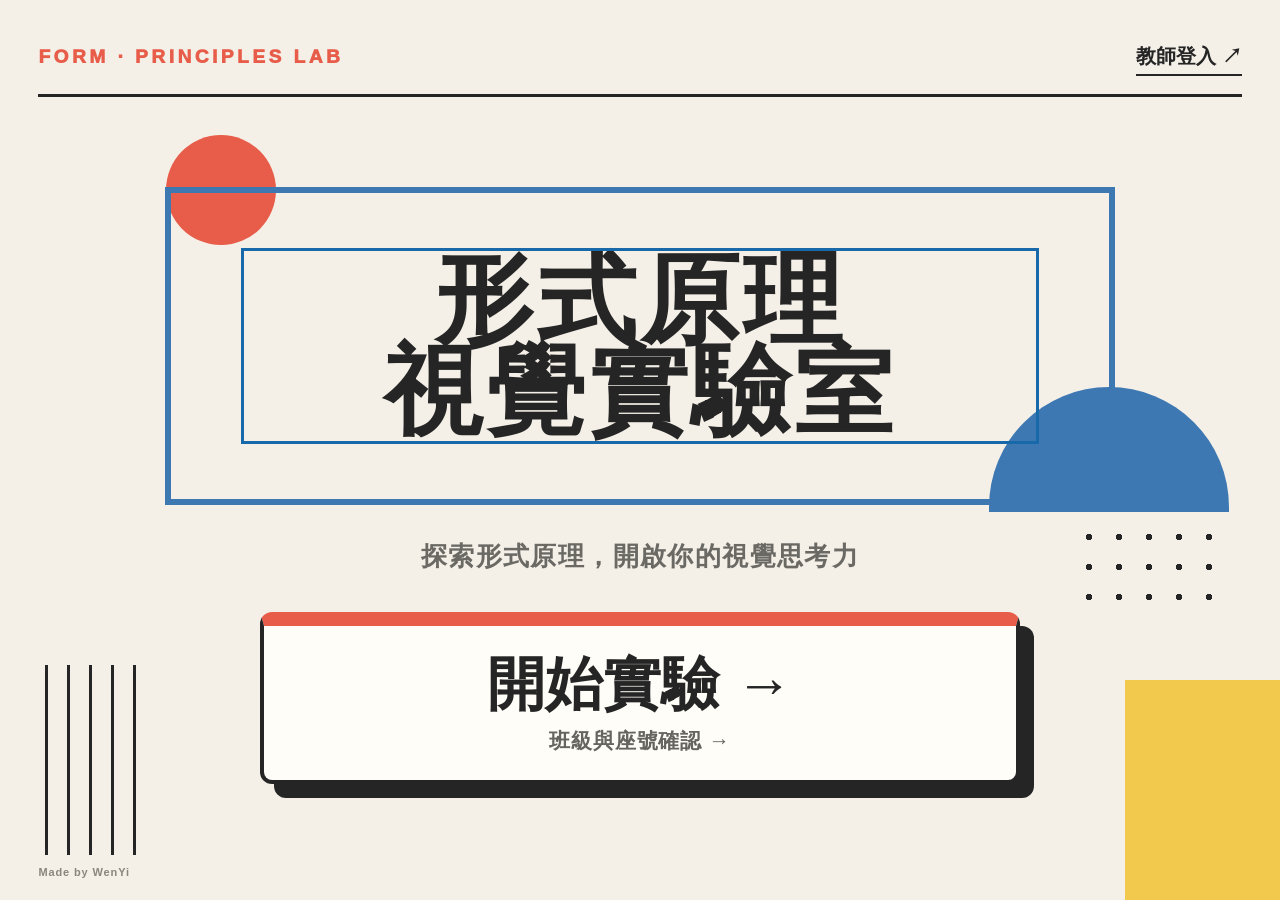
==== index.html @ 023e1861 "feat: 自由練習逐個原理記錄與三段完成人數 - 每完成一個原理寫入 freeReview_<原理> 記號（只記完成，不傳作品） - 教師端自由練習卡片加入 01–03、04–06、07–10 分段" ====
<!doctype html>
<html lang="zh-Hant">
<head>
  <meta charset="UTF-8">
  <meta name="viewport" content="width=device-width, initial-scale=1.0">
  <meta name="theme-color" content="#F4F0E8">
  <meta name="description" content="供七年級視覺藝術課使用的形式原理互動學習原型。">
  <title>形式原理視覺實驗室</title>
  <link rel="stylesheet" href="styles.css?v=teacher-segments-1">
  <link rel="stylesheet" href="phase6c.css?v=gate4c-principles-1">
  <link rel="stylesheet" href="post-final-a.css?v=post-final-a-templates">
  <link rel="stylesheet" href="classroom-control.css?v=classroom-control-1">
</head>
<body>
  <main id="app"></main>
  <script type="module" src="app.js?v=gate4c-principles-1"></script>
</body>
</html>
---- styles.css ----
:root {
  --background: #F4F0E8;
  --surface: #FFFDF8;
  --text-primary: #252525;
  --text-secondary: #67645F;
  --line: #D8D1C5;
  --red: #E85D4A;
  --yellow: #F2C94C;
  --blue: #3E78B2;
  --green: #4F9D78;
  --black: #252525;
  --focus: #1769aa;
  --page-max: 1280px;
  --shadow-paper: 0 10px 30px rgba(37, 37, 37, .07);
  --font: "Noto Sans TC", "PingFang TC", "Microsoft JhengHei", sans-serif;
}

* { box-sizing: border-box; }
html, body { min-height: 100%; }
body { margin: 0; background: var(--background); color: var(--text-primary); font-family: var(--font); }
button { font: inherit; }
button:focus-visible, [tabindex]:focus-visible { outline: 3px solid var(--focus); outline-offset: 4px; }

.home {
  min-height: 100svh;
  max-width: var(--page-max);
  margin: 0 auto;
  padding: clamp(32px, 5vw, 72px);
  display: grid;
  grid-template-columns: minmax(360px, 40%) 1fr;
  align-items: center;
  gap: clamp(24px, 5vw, 72px);
  overflow: hidden;
}
.home-copy { position: relative; z-index: 2; }
.home-kicker { margin: 0 0 22px; font-size: 16px; font-weight: 800; letter-spacing: .2em; }
.home-title { margin: 0; font-size: clamp(48px, 7vw, 88px); line-height: .98; letter-spacing: -.05em; font-weight: 900; }
.home-title span { display: block; }
.home-subtitle { margin: 30px 0 0; color: var(--text-secondary); font-size: clamp(18px, 2vw, 24px); line-height: 1.55; font-weight: 600; }
.primary-button {
  min-height: 58px;
  margin-top: 38px;
  padding: 14px 26px;
  border: 2px solid var(--black);
  border-radius: 10px;
  background: var(--black);
  color: white;
  font-size: 18px;
  font-weight: 800;
  cursor: pointer;
  transition: transform .2s ease, background .2s ease, color .2s ease;
}
.primary-button:hover { background: var(--red); transform: translateY(-2px); }
.primary-button:active { transform: translateY(1px); }
.hero-art { position: relative; min-height: min(72vh, 720px); isolation: isolate; }
.hero-dot { position: absolute; border-radius: 50%; animation: breathe 8s ease-in-out infinite alternate; transition: translate .5s ease; }
.hero-art:hover .hero-dot:nth-child(3n) { translate: 5px -4px; }
.hero-art:hover .hero-dot:nth-child(3n + 1) { translate: -4px 3px; }
.d1 { width: 210px; height: 210px; right: 5%; top: 7%; background: var(--red); }
.d2 { width: 138px; height: 138px; right: 35%; top: 24%; background: var(--blue); animation-delay: -2s; }
.d3 { width: 78px; height: 78px; right: 8%; top: 42%; background: var(--yellow); animation-delay: -3s; }
.d4 { width: 48px; height: 48px; right: 49%; top: 51%; background: var(--black); }
.d5 { width: 32px; height: 32px; right: 66%; top: 59%; background: var(--red); animation-delay: -1s; }
.d6 { width: 22px; height: 22px; right: 76%; top: 65%; background: var(--red); }
.d7 { width: 130px; height: 130px; right: 19%; bottom: 9%; background: var(--black); }
.d8 { width: 86px; height: 86px; right: 46%; bottom: 14%; background: var(--green); animation-delay: -4s; }
.d9 { width: 52px; height: 52px; right: 62%; bottom: 24%; background: var(--blue); }
.d10 { width: 24px; height: 24px; left: 10%; top: 14%; background: var(--yellow); }
.d11 { width: 16px; height: 16px; left: 6%; top: 27%; background: var(--black); }
.d12 { width: 42px; height: 42px; right: 2%; bottom: 34%; background: var(--blue); }
.d13 { width: 14px; height: 14px; right: 26%; top: 4%; background: var(--black); }
.d14 { width: 28px; height: 28px; left: 30%; bottom: 8%; background: var(--yellow); }
.hero-axis { position: absolute; width: 52%; height: 1px; background: var(--line); right: 4%; top: 52%; z-index: -1; }
.hero-axis::after { content: ""; position: absolute; width: 1px; height: 330px; background: var(--line); right: 27%; top: -165px; }
@keyframes breathe { to { transform: translateY(-6px) scale(1.015); } }

@media (max-width: 850px) {
  .home { grid-template-columns: 42% 1fr; padding: 24px; gap: 16px; }
  .hero-art { min-height: 65vh; transform: scale(.82); transform-origin: center right; }
}
@media (max-width: 650px) {
  .home { grid-template-columns: 1fr; align-content: center; }
  .hero-art { position: absolute; inset: 0; opacity: .22; pointer-events: none; }
  .home-copy { max-width: 520px; }
}
@media (prefers-reduced-motion: reduce) {
  *, *::before, *::after { scroll-behavior: auto !important; animation-duration: .01ms !important; animation-iteration-count: 1 !important; transition-duration: .01ms !important; }
}

.page-shell{width:min(calc(100% - 64px),var(--page-max));margin:0 auto}.section-label{margin:0 0 8px;color:var(--red);font-size:15px;font-weight:900;letter-spacing:.16em}.back-link{min-height:48px;padding:8px 0;border:0;background:transparent;color:var(--text-primary);font-size:16px;font-weight:800;cursor:pointer}.back-link:hover{color:var(--red)}
.wall{padding:34px 0 54px}.wall-review-note{max-width:390px;margin:10px 0 0;color:var(--text-secondary);font-size:14px;line-height:1.5}.wall-header{display:grid;grid-template-columns:1fr 1.4fr 1fr;align-items:end;gap:28px;margin-bottom:28px}.wall-header h1{margin:0;font-size:clamp(38px,4vw,52px);line-height:1}.wall-header>p{margin:0;color:var(--text-secondary);font-size:17px;line-height:1.6}.sample-wall{display:grid;grid-template-columns:repeat(4,1fr);grid-auto-rows:minmax(250px,1fr);border-top:2px solid var(--black);border-left:2px solid var(--black)}.sample{display:grid;grid-template-rows:1.05fr .95fr;min-width:0;border-right:2px solid var(--black);border-bottom:2px solid var(--black);background:rgba(255,253,248,.42)}.sample:nth-child(3n){background:rgba(242,201,76,.09)}.sample.available{background:var(--yellow)}.sample-visual{display:grid;place-items:center;padding:14px;border-bottom:1px solid var(--line);overflow:hidden}.sample-copy{position:relative;padding:14px 18px 16px}.sample-no{position:absolute;right:15px;top:14px;color:var(--text-secondary);font-size:13px;font-weight:800}.sample h2{margin:0 0 5px;font-size:27px}.sample p{margin:0;color:var(--text-secondary);font-size:15px;line-height:1.45}.sample-enter{min-height:48px;margin-top:8px;padding:0;border:0;background:transparent;font-weight:900;font-size:16px;cursor:pointer}.sample-enter:hover{translate:4px 0}.sample-status{display:block;margin-top:12px;font-size:14px;font-weight:800;color:var(--text-secondary)}
.mini-dots{width:100%;height:100px;display:flex;align-items:center;justify-content:center;gap:8px}.dot,.mini-dots .dot{display:inline-block;flex:0 0 auto;width:var(--size);height:var(--size);border-radius:50%;background:var(--dot-color)}.mini-dots.symmetry{gap:6px}.mini-dots.balance .dot:first-child{margin-right:15px}.mini-dots.balance .dot:not(:first-child){align-self:flex-end;margin-bottom:18px}.mini-dots.rhythm .dot:nth-child(even){translate:0 -18px}.mini-dots.unity .dot{background:var(--blue)}
.task-page{height:100svh;min-height:680px;padding:22px 0;display:grid;grid-template-rows:52px auto minmax(340px,1fr) 72px;gap:10px}.task-header{display:grid;grid-template-columns:1fr auto 1fr;align-items:center;border-bottom:1px solid var(--line)}.task-header h1{margin:0;font-size:27px}.progress{justify-self:end;font-size:18px;font-weight:900}.task-prompt{text-align:center}.task-prompt h2{margin:0;font-size:clamp(22px,2.2vw,28px);line-height:1.3}.artboard-wrap{min-height:0}.choice-grid,.single-artboard{height:100%;background:var(--surface);border:1px solid var(--line);border-radius:14px;box-shadow:var(--shadow-paper)}.choice-grid{display:grid;grid-template-columns:repeat(3,1fr);gap:0;padding:24px}.choice-art{position:relative;display:flex;flex-direction:column;justify-content:center;align-items:center;min-width:0;border:2px solid transparent;border-right:1px solid var(--line);background:transparent;cursor:pointer;transition:transform .25s,border-color .25s}.choice-art:last-child{border-right-color:transparent}.choice-art:hover{background:rgba(244,240,232,.45)}.choice-art.selected{border:3px solid var(--black);transform:scale(1.015);z-index:2}.choice-art.reobserve::after{content:"再比較大小順序";position:absolute;bottom:14px;padding:5px 8px;background:var(--yellow);font-size:14px;font-weight:800}.choice-label{position:absolute;left:15px;top:12px;color:var(--text-secondary);font-size:15px;font-weight:800}.choice-dots{display:flex;align-items:center;justify-content:center;gap:14px;min-height:100px}.sequence-glow .dot{animation:sequence .55s ease both}.sequence-glow .dot:nth-child(2){animation-delay:.1s}.sequence-glow .dot:nth-child(3){animation-delay:.2s}.sequence-glow .dot:nth-child(4){animation-delay:.3s}.sequence-glow .dot:nth-child(5){animation-delay:.4s}@keyframes sequence{50%{outline:6px solid rgba(242,201,76,.55);transform:translateY(-8px)}}
.task-footer{display:grid;grid-template-columns:1fr auto;align-items:center;gap:18px}.feedback{font-size:16px;color:var(--text-secondary);line-height:1.45}.feedback strong{color:var(--green)}.task-actions{display:flex;gap:12px}.secondary-button{min-height:54px;padding:10px 20px;border:2px solid var(--black);border-radius:9px;background:transparent;font-size:17px;font-weight:800;cursor:pointer}.secondary-button:hover{background:var(--surface)}.compact{min-height:54px;margin:0;padding:10px 22px}.single-artboard{position:relative;display:grid;place-items:center;padding:38px;overflow:hidden}.diagnose-row,.slots{position:relative;z-index:2;width:min(86%,900px);display:grid;grid-template-columns:repeat(6,1fr);align-items:end;justify-items:center;min-height:150px}.diagnose-dot,.drag-dot{width:100%;height:150px;display:flex;align-items:flex-end;justify-content:center;padding:18px 0;border:0;background:transparent;cursor:pointer;touch-action:none}.diagnose-dot>span,.drag-dot>span{display:block;width:var(--size);height:var(--size);max-width:92px;max-height:92px;border-radius:50%;background:var(--dot-color);transition:width .55s,height .55s,transform .35s}.diagnose-dot:hover>span,.drag-dot:hover>span{outline:3px solid var(--line);outline-offset:6px}.diagnose-dot.selected>span{outline:3px solid var(--black);outline-offset:7px}.neighbor-hint>span{animation:neighbor .7s ease 2}@keyframes neighbor{50%{transform:translateY(-7px)}}.restored .diagnose-dot:nth-child(4)>span{animation:replace .7s ease}@keyframes replace{0%{transform:translateY(-80px);opacity:0}}.baseline,.slot-line{position:absolute;width:min(82%,850px);height:2px;background:var(--line);left:50%;bottom:calc(50% - 74px);translate:-50% 0}.repair-board{padding-bottom:28px}.drag-dot{position:relative}.drag-dot i{position:absolute;bottom:0;width:30px;height:30px;border:1px solid var(--line);border-radius:50%;display:grid;place-items:center;background:var(--surface);font-size:13px;font-style:normal;color:var(--text-secondary)}.drag-dot.dragging{opacity:.42}.drag-dot:active>span{transform:translateY(-10px)}
.complete{min-height:100svh;display:grid;grid-template-columns:45% 55%;align-items:center;padding-block:40px}.complete-copy h1{margin:0;font-size:clamp(44px,6vw,74px);line-height:1.08}.complete-copy>p:not(.section-label){font-size:22px;line-height:1.65;color:var(--text-secondary)}.complete-art{position:relative;min-height:430px;display:flex;align-items:center;justify-content:center;gap:18px}.complete-art .dot{position:relative;z-index:2}.complete-art>.completion-baseline{position:absolute;width:82%;height:1px;background:var(--line)}
.review-symbol{display:inline-grid;place-items:center;width:54px;height:54px;color:var(--red);font-size:48px;line-height:1}.review-symbol.symbol-1{color:var(--blue)}.review-symbol.symbol-2{color:var(--yellow);text-shadow:0 0 1px var(--black)}.symbol-sequence{display:flex;align-items:center;justify-content:center;gap:12px}.repeat-success .review-symbol,.complete-art-repetition .review-symbol{animation:repeat-unit-glow .42s ease both}.repeat-success .review-symbol:nth-child(2),.complete-art-repetition .review-symbol:nth-child(2){animation-delay:.08s}.repeat-success .review-symbol:nth-child(3),.complete-art-repetition .review-symbol:nth-child(3){animation-delay:.16s}.repeat-success .review-symbol:nth-child(4),.complete-art-repetition .review-symbol:nth-child(4){animation-delay:.24s}.repeat-success .review-symbol:nth-child(5),.complete-art-repetition .review-symbol:nth-child(5){animation-delay:.32s}.repeat-success .review-symbol:nth-child(6),.complete-art-repetition .review-symbol:nth-child(6){animation-delay:.4s}@keyframes repeat-unit-glow{50%{transform:translateY(-8px);filter:brightness(1.3);text-shadow:0 0 16px rgba(242,201,76,.8)}}
.diagnose-row .review-symbol,.slots .review-symbol{font-size:58px}.diagnose-dot.selected .review-symbol{outline:3px solid var(--black);outline-offset:7px;border-radius:8px}.restored .diagnose-dot:last-child .review-symbol{animation:replace .7s ease}.symmetry-mini{position:relative;display:block;width:100%;height:150px}.symmetry-axis,.symmetry-mini .symmetry-axis{position:absolute;z-index:1;left:50%;top:8%;bottom:8%;width:2px;background:rgba(37,37,37,.22);transform:translateX(-50%)}.symmetry-pair-left,.symmetry-pair-right,.mirror-fixed,.mirror-draggable{position:absolute;z-index:2;left:var(--x);top:var(--y);transform:translate(-50%,-50%)}.symmetry-mini .review-symbol{width:34px;height:34px;font-size:31px}.symmetry-board{min-height:300px}.mirror-fixed{margin:0;padding:0;border:0;background:transparent}.mirror-fixed.selected .review-symbol{outline:3px solid var(--black);outline-offset:6px;border-radius:8px}.mirror-draggable{margin:0;padding:8px;border:2px dashed rgba(37,37,37,.35);border-radius:10px;background:rgba(255,253,248,.75);cursor:grab;touch-action:none}.mirror-draggable:active{cursor:grabbing}.symmetry-success .symmetry-axis,.mirror-success .symmetry-axis{animation:axis-pulse .7s ease both}.symmetry-success .symmetry-pair-left,.symmetry-success .symmetry-pair-right,.mirror-success .mirror-left,.mirror-success .mirror-right,.mirror-success .mirror-draggable{animation:symmetry-breathe .7s ease both}@keyframes axis-pulse{50%{width:4px;background:var(--yellow);box-shadow:0 0 12px rgba(242,201,76,.7)}}@keyframes symmetry-breathe{50%{transform:translate(calc(-50% + var(--symmetry-shift,0px)),-50%)}}.symmetry-pair-left,.mirror-left{--symmetry-shift:-7px}.symmetry-pair-right,.mirror-right,.mirror-draggable{--symmetry-shift:7px}.complete-art-repetition{gap:8px}.complete-art-symmetry .symmetry-mini{width:min(90%,520px);height:330px}.complete-art-symmetry .symmetry-mini .review-symbol{width:54px;height:54px;font-size:48px}
@media(max-width:900px){.page-shell{width:calc(100% - 40px)}.sample-wall{grid-template-columns:repeat(4,1fr);grid-auto-rows:minmax(220px,1fr)}.sample p{font-size:14px}.wall-header{grid-template-columns:.8fr 1.5fr 1fr}.task-page{grid-template-rows:48px auto minmax(320px,1fr) 70px}.choice-grid{padding:16px}.choice-dots{gap:8px}.single-artboard{padding:20px}.diagnose-row,.slots{width:94%}.complete-art{transform:scale(.86)}}
@media(max-height:800px) and (min-width:900px){.wall{padding:20px 0}.wall-header{margin-bottom:16px}.sample-wall{grid-auto-rows:245px}.task-page{min-height:0;padding:14px 0;grid-template-rows:45px 58px minmax(330px,1fr) 64px}.task-header h1{font-size:24px}.task-prompt .section-label{margin-bottom:3px}.choice-grid{padding:16px}.single-artboard{padding:18px}.diagnose-dot,.drag-dot{height:130px}.baseline,.slot-line{bottom:calc(50% - 65px)}}
@media(max-width:650px){.wall-header{grid-template-columns:1fr}.sample-wall{grid-template-columns:repeat(2,1fr)}.task-header{grid-template-columns:1fr auto}.task-header h1{display:none}.choice-grid{grid-template-columns:1fr}.choice-art{border-right:0;border-bottom:1px solid var(--line)}.task-footer{grid-template-columns:1fr}.task-actions{justify-content:flex-end}.complete{grid-template-columns:1fr}.complete-art{min-height:250px}}

/* 內建預覽面板以窄側欄擷取時，使用查詢參數建立指定寬度的驗收畫布。 */
.capture-wide body{min-width:var(--capture-width)}
.capture-wide .page-shell{width:min(calc(var(--capture-width) - 64px),var(--page-max))}
.capture-wide .home{width:min(var(--capture-width),var(--page-max));grid-template-columns:minmax(360px,40%) 1fr;padding:clamp(32px,5vw,72px);gap:clamp(24px,5vw,72px)}
.capture-wide .home-copy{max-width:none}.capture-wide .hero-art{position:relative;inset:auto;opacity:1;pointer-events:auto;min-height:min(72vh,720px);transform:none}
.capture-wide .wall-header{grid-template-columns:1fr 1.4fr 1fr}.capture-wide .sample-wall{grid-template-columns:repeat(4,1fr)}
.capture-wide .task-header{grid-template-columns:1fr auto 1fr}.capture-wide .task-header h1{display:block}.capture-wide .choice-grid{grid-template-columns:repeat(3,1fr)}.capture-wide .choice-art{border-right:1px solid var(--line);border-bottom:0}.capture-wide .choice-art:last-child{border-right-color:transparent}

/* V2-A1: temporary shared-tablet identity (DEMO classroom config). */
.identity-gate{position:relative}.identity-entry-back{position:absolute;z-index:4;right:0;top:24px;padding:4px 0;border:0;border-bottom:2px solid currentColor;background:transparent;color:var(--black);font:inherit;font-size:15px;font-weight:900;cursor:pointer}.identity-entry-back:hover,.identity-entry-back:focus-visible{color:var(--blue);outline:none}
.identity-gate{min-height:100svh;display:grid;grid-template-columns:minmax(280px,.8fr) minmax(420px,1.2fr);align-items:center;gap:clamp(36px,7vw,110px);padding-block:40px}.identity-art{position:relative;height:min(62vw,540px);max-height:62vh;border:2px solid var(--black);background:var(--surface);box-shadow:12px 12px 0 var(--black)}.identity-art i{position:absolute;display:block}.identity-art i:nth-child(1){left:10%;top:12%;width:42%;aspect-ratio:1;border-radius:50%;background:var(--red)}.identity-art i:nth-child(2){right:8%;top:30%;width:36%;height:24%;background:var(--blue)}.identity-art i:nth-child(3){left:18%;bottom:8%;width:28%;aspect-ratio:1;background:var(--yellow);transform:rotate(45deg)}.identity-art i:nth-child(4){right:15%;bottom:12%;width:18%;height:34%;background:var(--black)}.identity-panel h1{margin:0 0 28px;font-size:clamp(42px,5vw,68px);line-height:1.04}.identity-fields{display:grid;grid-template-columns:1fr 1fr;gap:18px}.identity-fields label{display:grid;gap:9px;font-size:18px;font-weight:900}.identity-fields select{min-height:64px;padding:10px 16px;border:2px solid var(--black);border-radius:10px;background:var(--surface);font:inherit;font-size:20px}.identity-next{margin-top:24px}.identity-confirm-question{margin:12px 0 28px;font-size:clamp(25px,3vw,38px);line-height:1.4}.identity-actions{display:flex;flex-wrap:wrap;gap:14px}.identity-actions .primary-button{margin:0}.secondary-button{min-height:58px;padding:12px 24px;border:2px solid var(--black);border-radius:9px;background:var(--surface);font:inherit;font-size:18px;font-weight:900;cursor:pointer}.student-identity-dock{position:fixed;z-index:50;right:18px;top:14px;display:flex;align-items:center;gap:10px;max-width:min(720px,calc(100vw - 36px));min-height:50px;padding:7px 9px 7px 16px;border:2px solid var(--black);border-radius:10px;background:var(--cream);box-shadow:4px 4px 0 var(--black);font-size:15px}.student-identity-dock strong{font-size:18px;white-space:nowrap}.student-identity-dock span{font-weight:800}.student-identity-dock button{min-height:36px;padding:6px 11px;border:1.5px solid var(--black);border-radius:7px;background:var(--surface);font:inherit;font-weight:900;cursor:pointer}.student-identity-dock button:last-child{background:var(--red);color:white}
@media(max-width:760px){.identity-gate{grid-template-columns:1fr;padding-block:24px}.identity-art{display:none}.identity-fields{grid-template-columns:1fr}.student-identity-dock{top:auto;bottom:12px;flex-wrap:wrap}.student-identity-dock span{flex-basis:100%}}
.capture-wide .task-footer{grid-template-columns:1fr auto}.capture-wide .complete{grid-template-columns:45% 55%}.capture-wide .complete-art{min-height:430px}

@media(max-width:760px){.identity-gate{padding-top:78px}.identity-entry-back{top:22px}}

/* Phase 1B 開發驗收用 Geometry Playground；不屬於正式學生流程。 */
.geometry-playground{padding:28px 0 36px}.geometry-playground-header{display:flex;align-items:end;justify-content:space-between;gap:24px;margin-bottom:18px;border-bottom:1px solid var(--line);padding-bottom:14px}.geometry-playground-header h1{margin:0;font-size:clamp(34px,4vw,48px)}.geometry-toolbar{display:flex;justify-content:space-between;align-items:center;gap:16px;margin-bottom:14px}.geometry-shape-tools,.geometry-action-tools{display:flex;flex-wrap:wrap;gap:10px}.geometry-tool{min-height:48px;padding:8px 14px;font-size:15px}.geometry-workspace{display:grid;grid-template-columns:minmax(0,1fr) 250px;gap:18px;align-items:start}#geometry-canvas-host{min-width:0}.geometry-canvas{position:relative;width:100%;aspect-ratio:5/3;max-height:65vh;overflow:hidden;border:1px solid var(--line);border-radius:14px;background:var(--surface);box-shadow:var(--shadow-paper);touch-action:none;user-select:none}.geometry-element{position:absolute;inset:0 auto auto 0;margin:0;padding:0;border:0;outline:3px solid transparent;outline-offset:5px;background:transparent;cursor:grab;transform-origin:center;will-change:transform}.geometry-element:hover{outline-color:var(--line)}.geometry-element.selected{outline-color:var(--black)}.geometry-element.dragging{cursor:grabbing;z-index:3}.geometry-shape{display:block;width:100%;height:100%;background:hsl(var(--geometry-hue) 64% var(--geometry-lightness))}.shape-circle .geometry-shape{border-radius:50%}.shape-triangle .geometry-shape{clip-path:polygon(50% 0,100% 100%,0 100%)}.shape-semicircle .geometry-shape{border-radius:999px 999px 0 0}.shape-line .geometry-shape{height:10%;min-height:4px;margin-top:15%;background:hsl(var(--geometry-hue) 64% var(--geometry-lightness))}.geometry-debug{min-height:230px;padding:16px;border-left:2px solid var(--black);background:rgba(255,253,248,.48)}.geometry-debug h2{margin:0 0 12px;font-size:18px}.geometry-debug p{color:var(--text-secondary)}.geometry-debug dl{margin:0}.geometry-debug dl div{display:grid;grid-template-columns:1fr 1.1fr;gap:8px;padding:7px 0;border-bottom:1px solid var(--line);font-size:13px}.geometry-debug dt{color:var(--text-secondary)}.geometry-debug dd{margin:0;font-weight:800;overflow-wrap:anywhere}.geometry-help{margin:14px 0 0;color:var(--text-secondary);font-size:15px}
@media(max-width:900px){.geometry-playground{padding-top:18px}.geometry-toolbar{align-items:flex-start;flex-direction:column}.geometry-workspace{grid-template-columns:minmax(0,1fr) 210px;gap:12px}.geometry-debug{padding:12px}}
.shape-line .geometry-shape{margin-top:45%}
.geometry-shape,.shape-line .geometry-shape{background:var(--geometry-color)}
.geometry-dev-settings{margin:0 0 14px;padding:10px 14px;border:1px dashed var(--line);background:rgba(255,253,248,.35);font-size:14px}.geometry-dev-settings summary{cursor:pointer;font-weight:900}.geometry-tool-switches{display:flex;flex-wrap:wrap;gap:8px 16px;margin:10px 0}.geometry-tool-switches label{min-height:34px;display:flex;align-items:center;gap:5px}.geometry-tool-switches input{width:20px;height:20px}.geometry-constraint-select{display:flex;align-items:center;gap:10px;font-weight:800}.geometry-constraint-select select{min-height:42px;padding:6px 10px;border:1px solid var(--black);border-radius:8px;background:var(--surface);font:inherit}.geometry-control-panel{margin-top:16px;border-top:2px solid var(--black);border-bottom:1px solid var(--line);background:rgba(255,253,248,.48)}.geometry-controls-body{display:grid;grid-template-columns:repeat(auto-fit,minmax(170px,1fr));align-items:start}.geometry-control{min-width:0;padding:15px 18px;border-right:1px solid var(--line)}.geometry-control h3{margin:0 0 10px;font-size:16px}.geometry-move-notice{padding:15px 18px;display:flex;flex-direction:column;border-right:1px solid var(--line)}.geometry-move-notice span{margin-top:5px;color:var(--text-secondary);font-size:14px}.geometry-scale-labels{display:flex;justify-content:space-between;color:var(--text-secondary);font-size:14px;font-weight:800}.geometry-range{width:100%;height:36px;margin:0;accent-color:var(--black);touch-action:pan-y}.geometry-range::-webkit-slider-thumb{width:28px;height:28px}.geometry-scale-ticks{display:flex;justify-content:space-between;padding:0 7px}.geometry-scale-ticks i{width:7px;height:7px;border-radius:50%;background:var(--black)}.geometry-scale-ticks i.disabled{background:var(--line)}.geometry-color-options,.geometry-angle-options,.geometry-proportion-options{display:flex;flex-wrap:wrap;gap:8px}.geometry-color-option{min-width:48px;min-height:52px;padding:4px;border:2px solid transparent;background:transparent;cursor:pointer;font-weight:800}.geometry-color-option i{display:block;width:28px;height:28px;margin:0 auto 2px;border-radius:50%;background:var(--swatch)}.geometry-color-option.selected{border-color:var(--black)}.geometry-color-option:disabled,.geometry-angle:disabled,.geometry-proportion:disabled{opacity:.25;cursor:not-allowed}.geometry-angle{width:44px;height:44px;border:2px solid var(--line);border-radius:8px;background:var(--surface);cursor:pointer}.geometry-angle i{display:block;width:25px;height:3px;margin:auto;background:var(--black);transform:rotate(var(--angle))}.geometry-angle.selected,.geometry-proportion.selected{border-color:var(--black);background:var(--yellow)}.geometry-proportion{width:52px;height:48px;border:2px solid var(--line);border-radius:8px;background:var(--surface);font-size:18px;font-weight:900;cursor:pointer}.geometry-control-actions{display:flex;justify-content:flex-end;gap:10px;padding:12px 16px;border-top:1px solid var(--line)}.control-action{min-height:48px;padding:8px 16px;font-size:15px}.geometry-controls-empty{padding:18px;color:var(--text-secondary);text-align:center}
@media(max-width:900px){.geometry-controls-body{grid-template-columns:repeat(3,1fr)}.geometry-control{padding:12px}.geometry-workspace{grid-template-columns:minmax(0,1fr) 190px}}
.geometry-control-locked p{margin:0;color:var(--text-secondary);font-size:14px}
.validator-lab{padding:30px 0 50px}.validator-lab-header{display:flex;align-items:end;justify-content:space-between;padding-bottom:16px;border-bottom:2px solid var(--black)}.validator-lab-header h1{margin:0;font-size:clamp(38px,5vw,58px)}.validator-lab-controls{display:flex;align-items:end;flex-wrap:wrap;gap:18px;padding:20px 0}.validator-lab-controls>label{display:grid;gap:7px;font-weight:900}.validator-lab-controls select{min-width:180px;min-height:48px;padding:8px 12px;border:2px solid var(--black);border-radius:8px;background:var(--surface);font:inherit}.validator-lab-controls fieldset{display:flex;align-items:center;gap:14px;min-height:58px;border:1px solid var(--line)}.validator-lab-controls input{width:20px;height:20px}.validator-lab-controls .primary-button{margin:0}.validator-lab-output{display:grid;grid-template-columns:.55fr 1fr 1fr 1.25fr;border-top:2px solid var(--black);border-left:1px solid var(--line);background:rgba(255,253,248,.45)}.validator-lab-output>section{min-width:0;padding:18px;border-right:1px solid var(--line);border-bottom:1px solid var(--line)}.validator-lab-output h2{margin:0 0 12px;font-size:17px}.validator-lab-output ul{margin:0;padding-left:20px}.validator-lab-output li{margin:0 0 10px;line-height:1.45}.validator-status p{margin:0;color:var(--text-secondary);font-weight:900}.validator-status strong{display:block;margin-top:12px;font-size:34px}.validator-status.passed strong{color:var(--green)}.validator-status.failed strong{color:var(--red)}.validator-metrics pre{max-height:420px;margin:0;overflow:auto;white-space:pre-wrap;font-size:13px;line-height:1.5}.validator-lab-output section>p{color:var(--text-secondary)}
@media(max-width:900px){.validator-lab-output{grid-template-columns:1fr 1fr}.validator-lab-controls{align-items:flex-start}}
.choice-dots>.symmetry-mini{flex:1 1 100%;min-width:220px}
.balance-mini,.rhythm-mini{position:relative;display:block;flex:1 1 100%;min-width:220px;height:150px}.balance-center{position:absolute;z-index:1;left:50%;top:22%;bottom:22%;width:1px;background:rgba(37,37,37,.07)}.balance-shape,.position-element,.rhythm-element{position:absolute;z-index:2;left:var(--x);top:var(--y);transform:translate(-50%,-50%)}.balance-shape.large{width:58px;height:58px;border-radius:50%;background:var(--red)}.balance-shape.small{width:22px;height:22px;background:var(--blue)}.balance-shape.mirror{background:var(--red)}.rhythm-mini i,.rhythm-element{position:absolute;left:var(--x);top:var(--y);width:28px;height:28px;border-radius:50%;background:var(--blue);transform:translate(-50%,-50%)}.position-board{min-height:300px}.position-element{width:var(--size);height:var(--size);margin:0;padding:0;border:0;background:var(--blue)}.position-element.circle{border-radius:50%;background:var(--red)}button.position-element,button.rhythm-element{cursor:grab;touch-action:none}.position-element.selected,.rhythm-element.selected{outline:3px solid var(--black);outline-offset:6px}.rhythm-element{margin:0;padding:0;border:0}.balance-success{transform-origin:center 62%;animation:balance-settle .9s cubic-bezier(.22,.72,.3,1) both}.balance-success-discover .position-element:last-of-type{animation:balance-heavy-side .7s ease both}.rhythm-success .rhythm-element,.rhythm-success i{animation:rhythm-wave .5s ease var(--delay) both}@keyframes balance-settle{0%{transform:none}18%{transform:translateX(5px) rotate(.28deg)}42%{transform:translateX(-3px) rotate(-.17deg)}64%{transform:translateX(1.5px) rotate(.08deg)}82%{transform:translateX(-.5px) rotate(-.03deg)}100%{transform:none}}@keyframes balance-heavy-side{0%,100%{transform:translate(-50%,-50%) scale(1)}28%{transform:translate(-50%,calc(-50% + 2px)) scale(1.03)}65%{transform:translate(-50%,calc(-50% - 1px)) scale(.995)}}@keyframes rhythm-wave{50%{transform:translate(-50%,calc(-50% - 9px))}}.complete-art-balance .balance-mini,.complete-art-rhythm .rhythm-mini{width:min(90%,520px);height:330px;flex:none}.complete-art-balance .balance-shape.large{width:80px;height:80px}.complete-art-balance .balance-shape.small{width:34px;height:34px}.complete-art-rhythm .rhythm-mini i{width:38px;height:38px}
.mirror-success .symmetry-axis{animation:symmetry-axis-success 1s ease both}.mirror-success .mirror-left,.mirror-success .mirror-right,.mirror-success .mirror-draggable{animation:symmetry-pair-success 1s ease both}@keyframes symmetry-axis-success{35%{width:3px;background:rgba(37,37,37,.55);box-shadow:0 0 10px rgba(242,201,76,.45)}100%{width:2px;background:rgba(37,37,37,.22);box-shadow:none}}@keyframes symmetry-pair-success{35%{transform:translate(calc(-50% + var(--symmetry-shift,0px)),-50%)}100%{transform:translate(-50%,-50%)}}
.gradation-success .drag-dot>span{animation:gradation-flow .45s ease both}.gradation-success .drag-dot:nth-child(2)>span{animation-delay:.06s}.gradation-success .drag-dot:nth-child(3)>span{animation-delay:.12s}.gradation-success .drag-dot:nth-child(4)>span{animation-delay:.18s}.gradation-success .drag-dot:nth-child(5)>span{animation-delay:.24s}.gradation-success .drag-dot:nth-child(6)>span{animation-delay:.3s}@keyframes gradation-flow{50%{transform:translateY(-7px);filter:brightness(1.18)}}[data-success-delay]:disabled{cursor:wait;opacity:.58;transform:none}
.gradation-complete-sequence{position:relative;z-index:2;display:flex;align-items:flex-end;justify-content:center;gap:18px;min-height:180px}.complete-art-gradation .dot{background:var(--blue);transform-origin:50% 100%;animation:gradation-complete-build .72s cubic-bezier(.22,.72,.3,1) both}.complete-art-gradation .dot:nth-child(2){animation-delay:.1s}.complete-art-gradation .dot:nth-child(3){animation-delay:.2s}.complete-art-gradation .dot:nth-child(4){animation-delay:.3s}.complete-art-gradation .dot:nth-child(5){animation-delay:.4s}.complete-art-gradation .dot:nth-child(6){animation-delay:.5s}@keyframes gradation-complete-build{0%{opacity:.18;transform:scale(.28)}68%{opacity:1;transform:scale(1.08)}100%{opacity:1;transform:scale(1)}}
.balance-success-recognize,.balance-success-discover{animation:none}.balance-success-recognize .balance-shape.large{animation:balance-large-weight .72s ease both}.balance-success-recognize .balance-shape.small{animation:balance-small-response .36s ease both}.balance-success-recognize .balance-shape.small:nth-of-type(2){animation-delay:.18s}.balance-success-recognize .balance-shape.small:nth-of-type(3){animation-delay:.27s}.balance-success-recognize .balance-shape.small:nth-of-type(4){animation-delay:.36s}.balance-success-repair{animation:balance-settle .9s cubic-bezier(.22,.72,.3,1) both}@keyframes balance-large-weight{0%,100%{transform:translate(-50%,-50%) scale(1)}30%{transform:translate(-50%,calc(-50% + 2px)) scale(1.025)}65%{transform:translate(-50%,calc(-50% - .5px)) scale(.997)}}@keyframes balance-small-response{0%,100%{transform:translate(-50%,-50%) scale(1)}45%{transform:translate(-50%,calc(-50% - 2px)) scale(1.025)}}.rhythm-bauhaus i:nth-child(3n+1){background:var(--blue)}.rhythm-bauhaus i:nth-child(3n+2){background:var(--red)}.rhythm-bauhaus i:nth-child(3n){background:var(--yellow)}
.wall-course-entry p{margin:0 0 10px;color:var(--text-secondary);font-size:16px;line-height:1.5}.wall-course-entry .primary-button{margin:0}.recognize-intro,.recognize-complete{min-height:100svh;display:grid;grid-template-columns:58% 42%;align-items:center;padding-block:40px}.recognize-intro h1,.recognize-complete h1{max-width:850px;margin:0;font-size:clamp(48px,6vw,78px);line-height:1.05}.recognize-intro-lead,.recognize-complete-lead{margin:28px 0 8px;font-size:clamp(21px,2.2vw,28px);font-weight:800}.recognize-intro p:not(.section-label),.recognize-complete p:not(.section-label){max-width:720px;color:var(--text-secondary);line-height:1.7}.recognize-intro-art{position:relative;height:500px}.recognize-intro-art i{position:absolute;border-radius:50%;background:var(--red)}.recognize-intro-art i:nth-child(1){width:190px;height:190px;right:8%;top:8%}.recognize-intro-art i:nth-child(2){width:120px;height:120px;left:12%;top:35%;background:var(--blue)}.recognize-intro-art i:nth-child(3){width:76px;height:76px;right:25%;top:55%;background:var(--yellow)}.recognize-intro-art i:nth-child(4){width:42px;height:42px;left:22%;bottom:9%;background:var(--black)}.recognize-intro-art i:nth-child(5){width:24px;height:24px;right:8%;bottom:16%;background:var(--green)}.recognize-question-page{height:100svh;min-height:700px;padding:16px 0;display:grid;grid-template-rows:52px minmax(330px,1fr) auto 66px;gap:10px}.recognize-question-header{display:grid;grid-template-columns:1fr auto 1fr;align-items:center;border-bottom:1px solid var(--line)}.recognize-question-header h1{margin:0;font-size:23px}.recognize-question-header strong{justify-self:end;font-size:18px}.recognize-artboard{min-height:0;display:grid;place-items:center}.recognize-composition{position:relative;width:min(100%,1080px);height:100%;min-height:320px;max-height:470px;overflow:hidden;border:1px solid var(--line);border-radius:14px;background:var(--surface);box-shadow:var(--shadow-paper)}.composition-element{position:absolute;left:var(--x);top:var(--y);width:var(--w);height:var(--h);transform:translate(-50%,-50%) rotate(var(--rotation));transform-origin:center}.composition-element .geometry-shape{display:block;width:100%;height:100%}.composition-guide{position:absolute;z-index:0;pointer-events:none}.composition-guide.vertical-axis{left:var(--guide-x);top:8%;bottom:8%;width:1px;background:var(--line)}.recognize-question-copy{text-align:center}.recognize-question-copy h2{margin:2px 0 12px;font-size:clamp(21px,2vw,27px)}.recognize-short-hint{margin:0;color:var(--red);font-size:15px;font-weight:900;letter-spacing:.08em}.recognize-options{display:flex;justify-content:center;flex-wrap:wrap;gap:12px}.recognize-option{min-width:124px;min-height:52px;padding:10px 22px;border:2px solid var(--black);border-radius:9px;background:transparent;font-size:18px;font-weight:900;cursor:pointer}.recognize-option:hover{background:var(--surface)}.recognize-option.selected{background:var(--yellow)}.recognize-option:disabled{cursor:default;opacity:.72}.recognize-feedback-row{display:grid;grid-template-columns:1fr auto;align-items:center;gap:18px;border-top:1px solid var(--line)}.recognize-feedback{display:flex;align-items:center;gap:12px;color:var(--text-secondary);font-size:16px}.recognize-feedback strong{color:var(--red);white-space:nowrap}.recognize-feedback.success strong{color:var(--green)}.recognize-actions .primary-button{margin:0}.recognize-complete-pattern{position:relative;height:500px}.recognize-complete-pattern i{position:absolute;left:calc(8% + var(--index) * 10%);top:calc(70% - var(--index) * 7%);width:calc(22px + var(--index) * 8px);height:calc(22px + var(--index) * 8px);border-radius:50%;background:var(--blue)}.recognize-complete .primary-button:disabled{border-color:var(--line);background:var(--line);color:var(--text-secondary);cursor:not-allowed;transform:none}.recognize-wall-return{display:block;margin-top:16px}.shape-semicircle .geometry-shape{border-radius:999px 999px 0 0}.composition-element.shape-line .geometry-shape{height:10%;min-height:4px;margin-top:45%}
@media(max-width:900px){.recognize-intro,.recognize-complete{grid-template-columns:60% 40%}.recognize-question-page{grid-template-rows:48px minmax(300px,1fr) auto 72px}.recognize-composition{min-height:300px}.recognize-feedback{font-size:15px}.recognize-option{min-width:108px;padding-inline:16px}}

/* Phase 5: 第二關共用互動 */
.wall-course-actions{display:flex;gap:10px}.discover-intro-art,.discover-complete-art{position:relative;height:500px}.discover-intro-art i,.discover-complete-art i{position:absolute;background:var(--blue)}.discover-intro-art i:nth-child(1){width:150px;height:150px;border-radius:50%;left:8%;top:15%}.discover-intro-art i:nth-child(2){width:95px;height:95px;right:12%;top:28%;background:var(--red)}.discover-intro-art i:nth-child(3){width:70px;height:70px;left:35%;bottom:20%;background:var(--yellow)}.discover-intro-art i:nth-child(4){width:42px;height:42px;right:20%;bottom:10%;background:var(--green)}
.discover-question-page{grid-template-rows:52px minmax(350px,1fr) auto 74px}.discover-artboard{min-height:0}.discover-composition{position:relative;width:100%;height:100%;min-height:280px;overflow:hidden;border:1px solid var(--line);border-radius:14px;background:var(--surface)}.discover-element{z-index:var(--layer);margin:0;padding:0;border:0;background:transparent}.discover-element[data-selection-id]{min-width:48px;min-height:48px;cursor:pointer}.discover-element.selected{outline:3px solid var(--black);outline-offset:5px}.discover-gap{position:absolute;left:var(--x);top:50%;width:max(var(--gap-width),64px);height:72px;translate:-50% -50%;border:2px solid transparent;background:transparent;cursor:pointer}.discover-gap span{opacity:0;font-size:25px;transition:opacity .2s}.discover-gap:hover,.discover-gap:focus-visible,.discover-gap.selected{border-color:rgba(62,120,178,.45);background:rgba(62,120,178,.06)}.discover-gap:hover span,.discover-gap:focus-visible span,.discover-gap.selected span{opacity:.55}
.discover-panels{height:100%;display:grid;grid-template-columns:repeat(3,1fr);gap:12px}.discover-panel,.pairing-panels>section{position:relative;min-width:0;border:2px solid var(--line);border-radius:12px;background:rgba(255,253,248,.55);overflow:hidden}.discover-panel{padding:34px 8px 8px;cursor:pointer}.discover-panel>strong,.pairing-panels>section>strong{position:absolute;z-index:5;left:14px;top:10px;font-size:19px}.discover-panel.selected{border-color:var(--black);background:rgba(242,201,76,.15)}.discover-panel .discover-composition,.pairing-panels .discover-composition{border:0;box-shadow:none;min-height:260px}.pairing-panels{grid-template-columns:repeat(2,1fr)}.pairing-panels>section{padding:35px 8px 64px}.pair-buttons{position:absolute;z-index:6;left:0;right:0;bottom:10px;display:flex;justify-content:center;gap:10px}.pair-buttons button{min-width:100px;min-height:46px;border:2px solid var(--black);border-radius:8px;background:transparent;font-weight:900}.pair-buttons button.selected{background:var(--yellow)}.discover-before{height:40%;margin-bottom:10px;position:relative}.discover-before>strong{position:absolute;z-index:5;left:12px;top:8px}.discover-before .discover-composition{min-height:150px}.discover-before+.discover-panels{height:57%}.discover-before+.discover-panels .discover-composition{min-height:170px}.recognize-feedback em{color:var(--red);font-style:normal;font-weight:900}.discover-next-stage{display:block;margin-top:18px}.discover-complete-art i{border-radius:50%}.discover-complete-art i:nth-child(1){width:130px;height:130px;left:10%;top:40%}.discover-complete-art i:nth-child(2){width:100px;height:100px;left:34%;top:25%;background:var(--green)}.discover-complete-art i:nth-child(3){width:72px;height:72px;left:54%;top:43%;background:var(--yellow)}.discover-complete-art i:nth-child(4){width:48px;height:48px;left:70%;top:30%;background:var(--red)}.discover-complete-art i:nth-child(5){width:28px;height:28px;left:84%;top:48%;background:var(--black)}
.phase5-dev-list{display:grid;grid-template-columns:repeat(4,1fr);border-left:1px solid var(--line);border-top:1px solid var(--line);margin:18px 0}.phase5-dev-list button{min-height:62px;border:0;border-right:1px solid var(--line);border-bottom:1px solid var(--line);background:var(--surface);font-weight:900}.phase5-dev-list small{display:block;color:var(--text-secondary);font-weight:500}.phase5-dev-list button:hover{background:var(--yellow)}#phase5-dev-preview>.discover-composition,#phase5-dev-preview>.discover-panels{height:420px}
@media(max-width:900px){.wall-course-actions{flex-direction:column}.discover-question-page{grid-template-rows:48px minmax(320px,1fr) auto 80px}.discover-panels{gap:7px}.phase5-dev-list{grid-template-columns:repeat(4,1fr)}}
@media(max-height:800px) and (min-width:901px){.recognize-question-page{min-height:0;grid-template-rows:46px minmax(315px,1fr) 104px 62px;padding:12px 0}.recognize-composition{min-height:315px}.recognize-question-copy h2{margin-bottom:8px}.recognize-option{min-height:48px}.recognize-feedback-row{min-height:0}}
.recognize-intro h1 span{display:block}.recognize-composition{width:auto;height:100%;aspect-ratio:5/3;max-width:100%}


.simplicity-method-hint { display:flex; align-items:center; flex-wrap:wrap; gap:6px 12px; margin-top:6px; color:var(--text-secondary); font-size:15px; }
.simplicity-method-hint strong { color:var(--text-primary); }
.simplicity-method-hint span{display:flex;gap:5px}.simplicity-method-hint span::before { content:'・'; }.simplicity-method-hint span b{color:var(--text-primary)}.simplicity-method-hint em{font-style:normal;font-weight:900;color:var(--red)}
@media (max-width: 820px) { .simplicity-method-hint { align-items:flex-start; } }

/* Final homepage — reference-led Bauhaus classroom entrance. */
.final-home{position:relative;min-height:100svh;overflow:hidden;background:#f7f4ed;isolation:isolate}
.home-main{position:relative;z-index:2;width:min(calc(100% - 72px),1180px);min-height:100svh;margin:0 auto;padding:clamp(92px,12vh,132px) 0 54px;display:flex;flex-direction:column;align-items:center;justify-content:center}
.home-brand{position:absolute;z-index:4;left:clamp(28px,4vw,64px);top:clamp(22px,3.4vh,40px);display:flex;align-items:center;gap:12px;color:#111}
.home-brand>span:last-child{display:grid;gap:2px}.home-brand strong{font-size:20px;line-height:1;letter-spacing:.12em}.home-brand small{font-size:11px;font-weight:900;letter-spacing:.08em}
.home-brand-credit{margin-top:5px;color:#77736d;font-size:8px;font-weight:650;line-height:1;letter-spacing:.08em}
.home-brand-mark{position:relative;width:50px;height:45px;display:block}.home-brand-mark i{position:absolute;display:block}.home-brand-mark i:nth-child(1){left:0;top:9px;width:22px;height:22px;border-radius:50%;background:#111}.home-brand-mark i:nth-child(2){left:28px;top:0;width:0;height:0;border-left:12px solid transparent;border-right:12px solid transparent;border-bottom:23px solid #e52b18}.home-brand-mark i:nth-child(3){left:18px;bottom:0;width:18px;height:18px;background:#ffc400}.home-brand-mark i:nth-child(4){left:36px;bottom:0;width:18px;height:18px;background:#064eaa}
.final-home .home-title{margin:0;text-align:center;color:#0c0d0f;font-size:clamp(58px,6.7vw,100px);font-weight:950;line-height:.98;letter-spacing:.13em}.final-home .home-title span{display:block}.final-home .home-title span+span{margin-top:12px;font-size:.68em;letter-spacing:.22em}
.home-learning-path{display:flex;align-items:center;justify-content:center;gap:clamp(18px,2.7vw,42px);margin:clamp(24px,3.5vh,38px) 0 clamp(26px,3.8vh,42px);font-size:clamp(17px,1.6vw,23px);font-weight:900;letter-spacing:.12em}.home-learning-path span{display:flex;align-items:center;gap:12px;white-space:nowrap}.home-learning-path i{width:20px;height:20px;border-radius:50%}.path-red{background:#ea2b18}.path-yellow{background:#ffc400}.path-blue{background:#0752aa}.home-learning-path b{font-size:28px;font-weight:500}
.home-review-entry{width:min(100%,920px);min-height:68px;margin:0 0 clamp(18px,2.8vh,28px);padding:10px 14px;display:grid;grid-template-columns:50px minmax(0,1fr) auto;align-items:center;gap:15px;border:1px solid #cfc8bc;border-radius:12px;background:rgba(255,253,248,.72);box-shadow:0 6px 18px rgba(23,22,18,.06)}.home-review-mark{position:relative;width:46px;height:42px}.home-review-mark i{position:absolute;display:block}.home-review-mark i:nth-child(1){left:0;top:8px;width:25px;height:25px;border-radius:50%;background:#ea2b18}.home-review-mark i:nth-child(2){right:0;top:0;width:20px;height:20px;background:#ffc400}.home-review-mark i:nth-child(3){right:2px;bottom:0;width:0;height:0;border-left:12px solid transparent;border-right:12px solid transparent;border-bottom:22px solid #0752aa}.home-review-entry p,.home-review-entry h2,.home-review-entry span{margin:0}.home-review-entry p{color:#d52a19;font-size:13px;font-weight:950;letter-spacing:.14em}.home-review-entry h2{font-size:21px;line-height:1.2}.home-review-entry div>span{color:#66615a;font-size:13px;font-weight:700}.home-review-button{min-height:44px;padding:8px 16px;border:0;border-bottom:2px solid #111;background:transparent;color:#111;font-size:15px;font-weight:950;cursor:pointer}.home-review-button:hover{color:#d52a19;border-color:#d52a19}.home-course-grid{width:100%;display:grid;grid-template-columns:repeat(3,minmax(0,1fr));gap:clamp(18px,2.1vw,30px)}
.final-home .home-course-card.classroom-course-card{--course-color:#ea2b18;position:relative;min-height:250px;padding:26px 24px 18px;display:grid;grid-template-columns:minmax(0,1fr) 42%;grid-template-rows:1fr auto;gap:12px;overflow:hidden;border:0;border-radius:15px;background:rgba(255,255,255,.91);box-shadow:0 12px 26px rgba(23,22,18,.13)}
.home-course-card::after{content:"";position:absolute;left:0;right:0;bottom:0;height:10px;background:var(--course-color)}.home-course-discover{--course-color:#ffc400!important}.home-course-experiment{--course-color:#0752aa!important}
.home-course-copy{position:relative;z-index:2;min-width:0}.home-course-number{display:block;width:max-content;padding-bottom:7px;border-bottom:2px solid var(--course-color);color:var(--course-color);font-size:38px;font-weight:950;line-height:1}.home-course-card .classroom-course-status{margin:14px 0 4px;color:#595650;font-size:12px;letter-spacing:.04em}.home-course-card.is-unlocked .classroom-course-status{color:#33785c}.final-home .home-course-card h2{margin:0;font-size:clamp(25px,2.2vw,34px);line-height:1.15;white-space:nowrap}.final-home .home-course-card p{margin:7px 0 0;color:#373532;font-size:16px;font-weight:700;letter-spacing:.07em}
.home-course-art{position:relative;align-self:stretch;min-height:130px}.home-course-action{position:relative;z-index:3;grid-column:1/-1}.home-course-card .home-course-action>button{width:100%;min-height:44px;margin:0;padding:8px 14px;border-color:#111;border-radius:8px;background:transparent;color:#111;font-size:15px}.home-course-card.is-unlocked .home-course-action>button{background:#111;color:white}.home-course-card .home-course-action>button:hover{background:var(--course-color);color:#111;transform:none}.home-course-experiment.is-unlocked .home-course-action>button:hover{color:white}
.home-course-card .classroom-passcode-form{position:absolute;z-index:12;inset:14px;align-content:center;padding:18px;border:1px solid #d7d0c4;border-radius:11px;background:#fffdf8;box-shadow:0 8px 24px rgba(0,0,0,.15)}
.home-course-art span{position:absolute;display:block}.home-course-recognize .home-art-circle{width:60px;height:60px;left:4%;top:32%;border-radius:50%;background:#ef2e19}.home-course-recognize .home-art-square{width:25px;height:25px;left:14%;bottom:5%;background:#ffc400}.home-art-lens{width:67px;height:67px;right:3%;top:42%;border:8px solid #111;border-radius:50%}.home-art-lens::after{content:"";position:absolute;width:47px;height:10px;right:-35px;bottom:-21px;border-radius:5px;background:#111;transform:rotate(45deg)}
.home-course-discover .home-art-square{width:55px;height:55px;left:0;top:32%;background:#ffc400}.home-course-discover .home-art-circle{width:58px;height:58px;right:0;top:48%;border-radius:50%;background:#0752aa}.home-art-black-square{width:44px;height:44px;left:28%;bottom:4%;background:#111}.home-art-cross{right:12%;top:7%;width:54px;height:54px}.home-art-cross::before,.home-art-cross::after{content:"";position:absolute;background:#111}.home-art-cross::before{left:50%;top:0;width:2px;height:100%}.home-art-cross::after{left:0;top:50%;width:100%;height:2px}
.home-course-experiment .home-art-triangle{left:0;top:24%;width:0;height:0;border-left:34px solid transparent;border-right:34px solid transparent;border-bottom:63px solid #0752aa}.home-course-experiment .home-art-circle{right:1%;bottom:9%;width:49px;height:49px;border-radius:50%;background:#ef2e19}.home-art-pencil{z-index:2;left:39%;top:37%;width:82px;height:14px;border-radius:3px;background:#111;transform:rotate(-52deg)}.home-art-pencil::after{content:"";position:absolute;right:-13px;top:0;border-top:7px solid transparent;border-bottom:7px solid transparent;border-left:14px solid #111}.home-art-line{left:-8%;right:-4%;bottom:8%;height:2px;background:#111}
.home-gate-message{position:absolute;left:50%;bottom:28px;translate:-50% 0;width:min(90%,700px);text-align:center}
.home-footer{position:absolute;z-index:2;left:50%;bottom:13px;translate:-50% 0;display:flex;align-items:center;gap:28px;color:#111;font-size:10px;letter-spacing:.42em}.home-footer span{width:135px;height:1px;background:#aba69d}
.home-dot-grid{position:absolute;z-index:1;width:78px;height:78px;background-image:radial-gradient(#111 2px,transparent 2.5px);background-size:18px 18px}.home-dot-grid-top{right:14%;top:4%}
.home-decor{position:absolute;z-index:0;inset:0;pointer-events:none}.home-decor i{position:absolute;display:block}.home-decor-left i:nth-child(1){left:-105px;top:13%;width:245px;height:245px;border-radius:50%;background:#ed2b17}.home-decor-left i:nth-child(2){left:38px;top:37%;width:115px;height:115px;border-radius:50%;background:#0752aa}.home-decor-left i:nth-child(3){left:-22px;bottom:-85px;width:145px;height:245px;background:#ffc400}.home-decor-left i:nth-child(4){left:56px;bottom:56px;width:160px;height:2px;background:#111;box-shadow:0 16px #111,0 32px #111}.home-decor-right i:nth-child(1){right:-100px;top:14%;width:210px;height:210px;border:34px solid #ffc400;border-radius:50%}.home-decor-right i:nth-child(2){right:-55px;bottom:21%;width:230px;height:230px;background:#0752aa;clip-path:polygon(100% 0,100% 100%,0 100%)}.home-decor-right i:nth-child(3){right:-84px;bottom:-95px;width:220px;height:220px;border-radius:50%;background:#111}
@media(max-height:820px) and (min-width:901px){.home-main{padding-top:88px;padding-bottom:40px}.final-home .home-title{font-size:clamp(52px,6.1vw,80px)}.final-home .home-title span+span{margin-top:7px}.home-learning-path{margin:18px 0 22px}.final-home .home-course-card.classroom-course-card{min-height:218px;padding:20px 20px 15px}.home-course-number{font-size:32px}.home-course-card .classroom-course-status{margin-top:9px}.home-course-art{min-height:112px}.home-gate-message{bottom:12px}.home-footer{display:none}}
@media(max-width:1050px){.home-main{width:min(calc(100% - 48px),950px)}.final-home .home-course-card.classroom-course-card{padding-inline:18px}.home-course-card h2{font-size:25px}.home-course-art{transform:scale(.86);transform-origin:center}.home-decor{opacity:.7}}
@media(max-width:820px){.home-review-entry{grid-template-columns:46px minmax(0,1fr);padding:12px}.home-review-button{grid-column:1/-1;width:100%}.final-home{overflow:auto}.home-main{width:min(calc(100% - 36px),680px);padding:100px 0 70px;justify-content:start}.final-home .home-title{font-size:58px}.home-learning-path{gap:12px;font-size:15px}.home-learning-path b{font-size:20px}.home-course-grid{grid-template-columns:1fr}.final-home .home-course-card.classroom-course-card{min-height:210px}.home-course-art{transform:none}.home-gate-message{position:static;translate:none;margin-top:18px!important}.home-footer{display:none}.home-decor{opacity:.3}.home-dot-grid{display:none}}
@media(max-width:520px){.home-brand{left:18px;top:18px}.home-brand strong{font-size:16px}.final-home .home-title{font-size:45px}.home-learning-path{flex-wrap:wrap}.home-learning-path b{display:none}.final-home .home-course-card.classroom-course-card{grid-template-columns:minmax(0,1fr) 38%;padding:18px 16px}.home-course-card h2{font-size:27px}}

.student-identity-dock .teacher-teaching-sign-out{border-color:#77716a;background:transparent;color:#5f5b55}

/* V2-C1-A — isolated teacher authentication entrance. */
.site-entry-page{position:relative;min-height:100svh;overflow:hidden;padding:clamp(24px,3vw,48px);background:var(--cream)}.site-entry-header{position:relative;z-index:3;display:flex;align-items:center;justify-content:space-between;padding-bottom:18px;border-bottom:3px solid var(--black)}.site-entry-header p{margin:0;color:var(--red);font-size:clamp(13px,1.5vw,20px);font-weight:950;letter-spacing:.18em}.site-entry-header button{padding:4px 0;border:0;border-bottom:2px solid currentColor;background:transparent;color:var(--black);font:inherit;font-size:clamp(15px,1.6vw,22px);font-weight:950;cursor:pointer}.site-entry-header button:hover,.site-entry-header button:focus-visible{color:var(--blue);outline:none}.site-entry-panel{position:relative;z-index:2;width:min(76vw,950px);margin:clamp(74px,10vh,118px) auto 0;text-align:center}.site-entry-title-frame{position:relative;padding:clamp(36px,5vw,62px) clamp(38px,6vw,78px);border:6px solid var(--blue)}.site-entry-panel h1{display:grid;margin:0;font-size:clamp(55px,7.7vw,108px);line-height:.92;letter-spacing:.04em}.site-entry-lead{margin:34px 0 38px;color:#6b6964;font-size:clamp(17px,2vw,27px);font-weight:900;letter-spacing:.055em}.site-entry-button{position:relative;display:grid;place-items:center;width:min(82%,760px);min-height:150px;margin:0 auto;padding:30px 28px 25px;border:4px solid var(--black);border-top:14px solid var(--red);border-radius:12px;background:var(--surface);color:var(--black);box-shadow:14px 14px 0 var(--black);cursor:pointer;transition:transform .18s ease,box-shadow .18s ease}.site-entry-button:hover,.site-entry-button:focus-visible{transform:translate(-4px,-4px);box-shadow:18px 18px 0 var(--black);outline:none}.site-entry-button strong{font-size:clamp(34px,4.5vw,58px);line-height:1}.site-entry-button small{margin-top:14px;color:#66645f;font-size:clamp(14px,1.7vw,21px);font-weight:900;letter-spacing:.04em}.site-entry-art i{position:absolute;z-index:1;display:block}.entry-red-circle{left:13%;top:15%;width:110px;height:110px;border-radius:50%;background:var(--red)}.entry-blue-half{right:4%;top:43%;width:240px;height:125px;border-radius:240px 240px 0 0;background:var(--blue)}.entry-yellow-block{right:-35px;bottom:-30px;width:190px;height:250px;background:var(--yellow)}.entry-line-set{left:3.5%;bottom:5%;width:105px;height:190px;background:repeating-linear-gradient(90deg,var(--black) 0 3px,transparent 3px 22px)}.entry-dot-grid{right:4%;top:58%;width:155px;height:96px;background-image:radial-gradient(var(--black) 3px,transparent 3.5px);background-size:30px 30px}
.home-teacher-entry{position:absolute;z-index:4;right:clamp(20px,3vw,46px);bottom:18px;padding:6px 0;border:0;border-bottom:1px solid #77716a;background:transparent;color:#5f5b55;font-size:12px;font-weight:800;letter-spacing:.08em;cursor:pointer}.home-teacher-entry:hover{color:#111;border-color:#111}
.site-entry-credit{position:absolute;z-index:3;left:clamp(20px,3vw,46px);bottom:22px;margin:0;color:#8a857d;font-size:11px;font-weight:700;letter-spacing:.08em}
.teacher-auth-page{position:relative;min-height:100svh;display:grid;place-items:center;overflow:hidden;padding:32px;background:#f7f4ed}.teacher-auth-panel{position:relative;z-index:2;width:min(100%,620px);padding:clamp(32px,5vw,58px);border:1px solid #cbc4b8;border-radius:16px;background:rgba(255,253,248,.96);box-shadow:0 18px 50px rgba(23,22,18,.13)}.teacher-auth-panel h1{margin:8px 0 18px;font-size:clamp(42px,6vw,68px);line-height:1}.teacher-auth-lead{margin:0 0 28px;color:var(--text-secondary);font-size:18px;line-height:1.7}.teacher-auth-panel .primary-button{width:100%;margin:0}.teacher-home-link{display:block;margin:22px auto 0;padding:5px 0;border:0;border-bottom:1px solid currentColor;background:transparent;color:var(--text-secondary);font-weight:800;cursor:pointer}.teacher-auth-status{margin:0 0 20px;color:var(--green);font-weight:900}.teacher-auth-identity{display:grid;gap:0;margin:0 0 22px;border-block:1px solid var(--line)}.teacher-auth-identity div{display:grid;grid-template-columns:110px minmax(0,1fr);gap:16px;padding:13px 0;border-bottom:1px solid var(--line)}.teacher-auth-identity div:last-child{border-bottom:0}.teacher-auth-identity dt{color:var(--text-secondary);font-weight:800}.teacher-auth-identity dd{min-width:0;margin:0;font-weight:800;overflow-wrap:anywhere}.teacher-auth-uid{font-family:ui-monospace,SFMono-Regular,Consolas,monospace;font-size:14px}.teacher-auth-notice{margin:0 0 22px;padding:12px 14px;border-left:5px solid var(--yellow);background:#fff7d8;font-weight:900}.teacher-auth-error{min-height:24px;margin:18px 0 0;color:#b42318;font-weight:800}.teacher-auth-art i{position:absolute;display:block}.teacher-auth-art i:nth-child(1){left:-80px;top:12%;width:240px;height:240px;border-radius:50%;background:var(--red)}.teacher-auth-art i:nth-child(2){right:-50px;top:8%;width:180px;height:180px;background:var(--yellow);transform:rotate(18deg)}.teacher-auth-art i:nth-child(3){right:7%;bottom:-90px;width:230px;height:230px;border-radius:50%;background:var(--blue)}.teacher-auth-art i:nth-child(4){left:8%;bottom:9%;width:90px;height:90px;background:var(--black);transform:rotate(45deg)}
.teacher-auth-page{overflow:auto}.teacher-auth-panel{margin:auto}
.teacher-auth-notice.is-authorized{border-left-color:var(--green);background:#e5f4eb;color:#276248}
.teacher-uid-copy{display:grid;gap:10px;margin:0 0 22px;padding:16px;border:1px solid var(--line);border-radius:9px;background:var(--surface)}.teacher-uid-copy h2,.teacher-uid-copy p{margin:0}.teacher-uid-copy h2{font-size:17px}.teacher-uid-copy code{overflow-wrap:anywhere;font-size:14px}.teacher-uid-copy .secondary-button{justify-self:start;min-height:42px;padding:8px 15px;font-size:15px}.teacher-uid-copy p{min-height:20px;color:var(--text-secondary);font-size:14px;font-weight:800}
.teacher-dashboard{margin:24px 0;padding-top:22px;border-top:2px solid var(--black)}.teacher-dashboard-heading{display:flex;align-items:end;justify-content:space-between;gap:18px}.teacher-dashboard-heading h2{margin:0;font-size:clamp(25px,4vw,34px)}.teacher-dashboard-heading label{display:grid;gap:6px;color:var(--text-secondary);font-size:13px;font-weight:900}.teacher-dashboard-heading select{min-width:120px;min-height:46px;padding:8px 34px 8px 12px;border:2px solid var(--black);border-radius:7px;background:var(--surface);color:var(--black);font:inherit;font-size:17px;font-weight:900}.teacher-dashboard-state{min-height:24px;margin:14px 0;color:var(--text-secondary);font-weight:800}.teacher-progress-grid{display:grid;grid-template-columns:minmax(0,1fr);gap:9px}.teacher-progress-card{--card-accent:var(--red);position:relative;display:grid;grid-template-columns:minmax(125px,1fr) auto minmax(175px,auto);align-items:center;gap:clamp(16px,3vw,38px);min-width:0;overflow:hidden;padding:12px 16px 12px 22px;border:1px solid var(--line);border-radius:8px;background:var(--surface)}.teacher-progress-card::before{content:"";position:absolute;left:0;top:0;width:7px;height:100%;background:var(--card-accent)}.teacher-progress-card-2{--card-accent:var(--yellow)}.teacher-progress-card-3{--card-accent:var(--blue)}.teacher-progress-card-4{--card-accent:var(--green)}.teacher-progress-card h3{margin:0;font-size:18px}.teacher-progress-card .teacher-progress-count{display:flex;align-items:baseline;gap:7px;margin:0;white-space:nowrap}.teacher-progress-card strong{font-size:29px;line-height:1}.teacher-progress-card span{color:var(--text-secondary);font-size:17px;font-weight:900}.teacher-refresh-button{width:100%;min-height:48px;margin:14px 0 18px;border:2px solid var(--black);border-radius:8px;background:var(--yellow);font:inherit;font-weight:900;cursor:pointer}.teacher-refresh-button:disabled{cursor:wait;opacity:.55}
.teacher-seats-toggle{justify-self:end;padding:3px 0;border:0;border-bottom:1px solid currentColor;background:transparent;color:var(--text-secondary);font:inherit;font-size:13px;font-weight:900;white-space:nowrap;cursor:pointer}.teacher-completed-seats{grid-column:1/-1;min-width:0;margin-top:1px;padding-top:11px;border-top:1px solid var(--line)}.teacher-completed-seats h4{margin:0 0 9px;font-size:14px}.teacher-completed-seats-row{display:flex;align-items:flex-end;gap:14px;min-width:0}.teacher-completed-seats p{flex:0 0 auto;margin:0;color:var(--text-secondary);font-size:13px;font-weight:800;white-space:nowrap}.teacher-seat-chips{display:flex;flex:1 1 auto;flex-wrap:wrap;gap:5px;min-width:0}.teacher-seat-chips span{display:inline-grid;place-items:center;min-width:28px;min-height:25px;padding:2px 5px;border:1px solid var(--black);border-radius:999px;background:var(--cream);color:var(--black);font-size:12px;font-weight:900}
@media(max-width:620px){.teacher-auth-page{padding:18px}.teacher-auth-panel{padding:30px 24px}.teacher-auth-identity div{grid-template-columns:1fr;gap:5px}.teacher-auth-art{opacity:.45}.home-teacher-entry{right:18px}.teacher-dashboard-heading{align-items:stretch;flex-direction:column}.teacher-dashboard-heading select{width:100%}.teacher-progress-card{grid-template-columns:minmax(0,1fr) auto;gap:9px 14px;padding:13px 13px 13px 19px}.teacher-progress-card .teacher-progress-count{justify-self:end}.teacher-seats-toggle{grid-column:1/-1;justify-self:start}.teacher-completed-seats{grid-column:1/-1}.teacher-completed-seats-row{align-items:flex-start;flex-direction:column;gap:9px}.teacher-progress-card strong{font-size:27px}}
@media(max-width:680px){.site-entry-page{padding:20px}.site-entry-header{padding-bottom:13px}.site-entry-header p{max-width:58%;line-height:1.35}.site-entry-panel{width:92vw;margin-top:82px}.site-entry-title-frame{padding:34px 22px;border-width:4px}.site-entry-panel h1{font-size:clamp(45px,15vw,64px)}.site-entry-lead{margin:27px auto 30px;max-width:310px;line-height:1.55}.site-entry-button{width:92%;min-height:126px;padding:24px 18px 20px;box-shadow:10px 10px 0 var(--black)}.site-entry-button strong{font-size:38px}.site-entry-credit{position:relative;left:auto;bottom:auto;margin:52px 0 0;font-size:10px}.entry-red-circle{left:5%;top:13%;width:74px;height:74px}.entry-blue-half{right:-35px;top:46%;width:130px;height:68px}.entry-yellow-block{right:-60px;width:125px;height:190px}.entry-line-set{left:1%;bottom:2%;height:135px;opacity:.55}.entry-dot-grid{display:none}}

/* 自由複習：均衡／律動的 Bauhaus 色彩與「跟著節奏」回饋 */
.balance-shape,.position-element{background:var(--balance-color,var(--blue))}.position-element.circle{background:var(--balance-color,var(--red))}
.rhythm-element{background:var(--rhythm-color,var(--blue))}.rhythm-bauhaus .rhythm-element:nth-child(3n+1){--rhythm-color:var(--blue)}.rhythm-bauhaus .rhythm-element:nth-child(3n+2){--rhythm-color:var(--red)}.rhythm-bauhaus .rhythm-element:nth-child(3n){--rhythm-color:var(--yellow)}
.rhythm-follow-board{min-height:300px}.rhythm-follow-board .rhythm-element:disabled{cursor:default;opacity:1}.rhythm-follow-board .rhythm-element.followed{box-shadow:0 0 0 4px rgba(37,37,37,.12)}.rhythm-follow-demo .rhythm-element,.rhythm-follow-board.rhythm-success .rhythm-element{animation:rhythm-wave .5s ease var(--delay) both}.rhythm-follow-board .rhythm-element.rhythm-tap{animation:rhythm-tap .42s ease both}@keyframes rhythm-tap{50%{transform:translate(-50%,calc(-50% - 8px)) scale(1.08)}}

/* 自由複習：統一與調和 */
.principle-family{position:relative;display:flex;align-items:center;justify-content:center;gap:13px;width:100%;height:150px}.principle-family i{display:block;width:30px;height:30px;background:var(--family-color)}.unity-family .circle,.harmony-family i{border-radius:50%}.unity-family .triangle{clip-path:polygon(50% 0,100% 100%,0 100%)}.unity-recognize-success{animation:unity-gather .9s ease both}.unity-recognize-success i{animation:unity-family-response .45s ease var(--delay) both}@keyframes unity-family-response{50%{transform:scale(1.13)}}@keyframes unity-gather{70%{gap:9px}100%{gap:13px}}.harmony-recognize-success i{animation:harmony-color-answer .65s ease var(--delay) both}@keyframes harmony-color-answer{45%{filter:brightness(1.16);transform:scale(1.035)}100%{filter:none;transform:none}}
.principle-diagnose{min-height:300px}.direction-arrow,.harmony-dot{position:absolute;left:var(--x);top:var(--y,50%);margin:0;border:0;background:transparent;color:var(--family-color);transform:translate(-50%,-50%) rotate(var(--rotation,0deg));font-size:48px;font-weight:900;line-height:1;cursor:pointer}.direction-arrow.selected,.harmony-dot.selected{outline:3px solid var(--black);outline-offset:7px}.unity-diagnose-success .direction-arrow:not(.outlier){animation:unity-common-direction .58s ease var(--delay) both}.unity-diagnose-success .direction-arrow.outlier{animation:unity-outlier-turn .65s ease .48s both}@keyframes unity-common-direction{50%{transform:translate(calc(-50% + 5px),calc(-50% - 5px)) rotate(var(--rotation))}}@keyframes unity-outlier-turn{45%{transform:translate(-50%,-50%) rotate(calc(var(--rotation) + 12deg))}100%{transform:translate(-50%,-50%) rotate(var(--rotation))}}
.harmony-dot,.harmony-repair-dot{width:42px;height:42px;border-radius:50%;background:var(--family-color)}.harmony-diagnose-success .harmony-dot:not(.outlier){animation:harmony-group-response .55s ease var(--delay) both}.harmony-diagnose-success .harmony-dot.outlier{animation:harmony-outlier-pop .55s ease .5s both}@keyframes harmony-group-response{45%{filter:brightness(1.16);transform:translate(-50%,-50%) scale(1.04)}}@keyframes harmony-outlier-pop{45%{transform:translate(-50%,calc(-50% - 6px)) scale(1.07)}100%{transform:translate(-50%,-50%)}}
.unity-rotate-board,.harmony-repair-board{min-height:300px}.unity-rotate-board .direction-arrow{cursor:default}.unity-rotate-success .direction-arrow{animation:unity-flow-together .65s ease var(--delay) both}@keyframes unity-flow-together{50%{transform:translate(calc(-50% + 6px),calc(-50% - 6px)) rotate(var(--rotation))}}.harmony-repair-interaction{width:100%}.harmony-repair-dot{position:absolute;left:var(--x);top:50%;margin:0;padding:0;border:0;transform:translate(-50%,-50%)}.harmony-repair-target{cursor:pointer;transition:transform .18s ease,box-shadow .18s ease}.harmony-repair-target:hover,.harmony-repair-target:focus-visible{box-shadow:0 0 0 5px rgba(37,37,37,.14);transform:translate(-50%,-50%) scale(1.09);outline:none}.harmony-repair-target:disabled{cursor:default}.harmony-operation-hint{margin:10px 0 0;color:var(--text-secondary);text-align:center;font-size:15px;font-weight:800}.harmony-palette-panel{margin-top:14px;text-align:center}.harmony-palette-panel strong{font-size:16px}.harmony-palette{display:flex;justify-content:center;gap:18px;margin-top:10px}.harmony-palette button{width:58px;height:58px;border:3px solid transparent;border-radius:50%;background:var(--family-color);cursor:pointer}.harmony-palette button:hover,.harmony-palette button:focus-visible{transform:scale(1.07);outline:2px solid var(--black);outline-offset:3px}.harmony-palette button.selected{border-color:var(--black);box-shadow:0 0 0 3px var(--surface) inset}.harmony-repair-success{animation:harmony-group-breathe .85s ease .35s both}.harmony-repair-success .harmony-repair-dot{animation:harmony-repair-breathe .7s ease var(--delay) both}@keyframes harmony-repair-breathe{45%{filter:brightness(1.14);transform:translate(-50%,-50%) scale(1.045)}100%{filter:none;transform:translate(-50%,-50%)}}@keyframes harmony-group-breathe{50%{filter:brightness(1.04);transform:scale(1.012)}100%{filter:none;transform:none}}

/* Final free-review set: contrast, proportion, simplicity */
.contrast-composition,.proportion-composition,.simplicity-composition{position:relative;display:flex;align-items:center;justify-content:center;gap:22px;width:100%;height:150px}.contrast-composition i,.proportion-composition i{display:block;width:var(--shape-size);height:var(--shape-size);background:var(--shape-color)}.contrast-composition i:first-child{border-radius:50%}.proportion-composition{gap:13px}.proportion-composition i{border-radius:4px}.proportion-composition .shape-1{border-radius:50%}.proportion-composition .shape-2{clip-path:polygon(50% 0,100% 100%,0 100%)}
.simplicity-composition{gap:10px;flex-wrap:wrap;align-content:center;padding:18px}.simplicity-composition i{display:block;width:28px;height:28px;background:var(--shape-color)}.simplicity-composition .shape-1{border-radius:50%}.simplicity-composition .shape-2{clip-path:polygon(50% 0,100% 100%,0 100%)}.simplicity-composition.busy i.extra{width:17px;height:17px}.simplicity-composition.clear{max-width:230px;margin:auto}.simplicity-composition.clear i:first-child{width:54px;height:54px}.simplicity-composition.empty{gap:32px}
.complete-art-contrast .contrast-composition,.complete-art-proportion .proportion-composition,.complete-art-unity .principle-family,.complete-art-harmony .harmony-complete{position:relative;z-index:2;width:min(90%,520px);height:330px}.complete-art-unity .principle-family i{width:52px;height:52px}.balance-complete .balance-shape.large{animation:balance-complete-heavy .95s cubic-bezier(.22,.72,.3,1) both}.balance-complete .balance-shape.small{animation:balance-complete-lights .95s cubic-bezier(.22,.72,.3,1) var(--delay,0s) both}.balance-complete .balance-shape.small:nth-of-type(2){--delay:.08s}.balance-complete .balance-shape.small:nth-of-type(3){--delay:.16s}.balance-complete .balance-shape.small:nth-of-type(4){--delay:.24s}@keyframes balance-complete-heavy{0%{transform:translate(calc(-50% - 48px),-50%)}70%{transform:translate(calc(-50% + 4px),-50%)}100%{transform:translate(-50%,-50%)}}@keyframes balance-complete-lights{0%{transform:translate(calc(-50% + 72px),-50%)}70%{transform:translate(calc(-50% - 4px),-50%)}100%{transform:translate(-50%,-50%)}}.contrast-complete i:first-child{animation:contrast-complete-large 1s cubic-bezier(.22,.72,.3,1) both}.contrast-complete i:last-child{animation:contrast-complete-small 1s cubic-bezier(.22,.72,.3,1) both}@keyframes contrast-complete-large{0%{filter:brightness(.88);transform:scale(.48)}70%{transform:scale(1.06)}100%{filter:none;transform:scale(1)}}@keyframes contrast-complete-small{0%{filter:saturate(.55);transform:scale(1.55)}70%{transform:scale(.92)}100%{filter:none;transform:scale(1)}}.proportion-complete .main{animation:proportion-complete-main .95s cubic-bezier(.22,.72,.3,1) both}.proportion-complete .support{animation:proportion-complete-support .95s cubic-bezier(.22,.72,.3,1) var(--delay) both}@keyframes proportion-complete-main{0%{transform:scale(.42)}70%{transform:scale(1.07)}100%{transform:scale(1)}}@keyframes proportion-complete-support{0%{opacity:.7;transform:scale(1.28)}70%{transform:scale(.94)}100%{opacity:1;transform:scale(1)}}.unity-complete{animation:unity-complete-gather 1.05s cubic-bezier(.22,.72,.3,1) both}.unity-complete i{animation:unity-complete-feature .88s ease var(--delay) both}.unity-complete i:nth-child(1){--unity-start-color:var(--red)}.unity-complete i:nth-child(2){--unity-start-color:var(--yellow)}.unity-complete i:nth-child(3){--unity-start-color:var(--black)}.unity-complete i:nth-child(4){--unity-start-color:var(--red)}.unity-complete i:nth-child(5){--unity-start-color:var(--yellow)}@keyframes unity-complete-gather{0%{gap:32px}72%{gap:10px}100%{gap:13px}}@keyframes unity-complete-feature{0%{background:var(--unity-start-color);transform:rotate(-12deg) scale(.86)}72%{background:var(--family-color);transform:rotate(2deg) scale(1.05)}100%{background:var(--family-color);transform:none}}.harmony-complete{display:block}.harmony-complete i{position:absolute;left:var(--x);top:var(--y);display:block;width:var(--w);height:var(--h);background:var(--family-color);transform:translate(-50%,-50%);animation:harmony-complete-compose .95s cubic-bezier(.22,.72,.3,1) var(--delay) both}.harmony-complete .circle{border-radius:50%}.harmony-complete .triangle{clip-path:polygon(50% 0,100% 100%,0 100%)}@keyframes harmony-complete-compose{0%{opacity:.3;transform:translate(calc(-50% + var(--entry-x)),calc(-50% + var(--entry-y))) rotate(var(--entry-rotation)) scale(.82)}72%{opacity:1;transform:translate(calc(-50% - 3px),calc(-50% + 2px)) rotate(-2deg) scale(1.03)}100%{opacity:1;transform:translate(-50%,-50%) rotate(0) scale(1)}}.simplicity-complete{position:relative;z-index:2;display:block;width:min(88%,480px);height:330px}.simplicity-complete i{position:absolute;display:block}.simplicity-complete-focus{left:34%;top:50%;width:124px;height:124px;border-radius:50%;background:var(--red);transform:translate(-50%,-50%);animation:simplicity-complete-focus-settle 1.05s cubic-bezier(.22,.72,.3,1) .12s both}.simplicity-complete-accent{left:66%;top:58%;width:96px;height:18px;background:var(--blue);transform:translate(-50%,-50%) rotate(-12deg)}.simplicity-complete-extra{width:30px;height:30px;background:var(--yellow);animation:simplicity-complete-remove .9s ease both}.simplicity-complete-extra.extra-one{left:18%;top:25%;border-radius:50%}.simplicity-complete-extra.extra-two{left:54%;top:24%;background:var(--black);transform:rotate(18deg)}.simplicity-complete-extra.extra-three{left:82%;top:36%;border-radius:50%;background:var(--yellow)}.simplicity-complete-extra.extra-four{left:72%;top:76%;background:var(--black);transform:rotate(-16deg)}@keyframes simplicity-complete-remove{0%{opacity:.78}68%{opacity:.12;transform:scale(.72)}100%{opacity:0;transform:scale(.62)}}@keyframes simplicity-complete-focus-settle{0%{transform:translate(-50%,-50%) scale(.86)}72%{transform:translate(-50%,-50%) scale(1.04)}100%{transform:translate(-50%,-50%) scale(1)}}
.contrast-recognize-success i:first-child{animation:contrast-large-answer .75s ease both}.contrast-recognize-success i:last-child{animation:contrast-small-answer .75s ease both}@keyframes contrast-large-answer{50%{transform:scale(1.14)}100%{transform:none}}@keyframes contrast-small-answer{50%{transform:scale(.82)}100%{transform:none}}
.proportion-recognize-success .main{animation:proportion-main-answer .85s ease both}.proportion-recognize-success .support{animation:proportion-support-answer .85s ease var(--delay) both}@keyframes proportion-main-answer{50%{transform:scale(1.13);filter:drop-shadow(0 7px 0 rgba(37,37,37,.13))}100%{transform:none;filter:none}}@keyframes proportion-support-answer{50%{transform:scale(.88);opacity:.7}100%{transform:none;opacity:1}}
.simplicity-recognize-success .extra{animation:simplicity-interference-fade .75s ease var(--delay) both}.simplicity-recognize-success .core{animation:simplicity-core-answer .75s ease .28s both}@keyframes simplicity-interference-fade{55%{opacity:.18;transform:scale(.75)}100%{opacity:1;transform:none}}@keyframes simplicity-core-answer{55%{transform:scale(1.1)}100%{transform:none}}
.relationship-diagnose{width:100%;min-height:190px;display:flex;align-items:center;justify-content:center}.diagnose-answer-list{display:flex;justify-content:center;gap:12px;flex-wrap:wrap;margin-top:14px}.diagnose-answer-list button{min-height:48px;padding:10px 18px;border:2px solid var(--black);border-radius:8px;background:var(--surface);font:inherit;font-weight:900;cursor:pointer}.diagnose-answer-list button.selected{background:var(--yellow)}.contrast-diagnose .contrast-recognize-success i:first-child{animation:contrast-gap-large .85s ease both}.contrast-diagnose .contrast-recognize-success i:last-child{animation:contrast-gap-small .85s ease both}@keyframes contrast-gap-large{0%{transform:scale(.96)}60%{transform:scale(1.22)}100%{transform:none}}@keyframes contrast-gap-small{0%{transform:scale(1.04)}60%{transform:scale(.75)}100%{transform:none}}.proportion-diagnose .proportion-recognize-success .main{animation:proportion-emerge .9s ease both}.proportion-diagnose .proportion-recognize-success .support{animation:proportion-make-room .9s ease var(--delay) both}@keyframes proportion-emerge{0%{transform:scale(.92)}65%{transform:scale(1.28);filter:drop-shadow(0 8px 0 rgba(37,37,37,.13))}100%{transform:none;filter:none}}@keyframes proportion-make-room{55%{transform:translateX(5px) scale(.9);opacity:.72}100%{transform:none;opacity:1}}
.contrast-work,.proportion-work{min-height:270px;display:flex;align-items:center;justify-content:center;gap:54px}.contrast-work i{display:block;width:var(--shape-size);height:var(--shape-size);background:var(--shape-color)}.contrast-work i:first-child{border-radius:50%}.proportion-work .proportion-composition{height:270px}.size-controls{display:flex;justify-content:center;gap:28px;flex-wrap:wrap;margin-top:12px}.size-controls label{display:grid;gap:6px;min-width:210px;font-weight:900}.size-controls input{width:100%;accent-color:var(--black)}.contrast-experiment-success i{animation:contrast-result-emphasis .8s ease var(--delay) both}@keyframes contrast-result-emphasis{45%{transform:scale(var(--contrast-scale,1.08));filter:brightness(1.08)}100%{transform:none;filter:none}}.contrast-experiment-success i:last-child{--contrast-scale:.9}.proportion-experiment-success .main{animation:proportion-focus-result .9s ease both}.proportion-experiment-success .support{animation:proportion-support-settle .9s ease var(--delay) both}@keyframes proportion-focus-result{50%{transform:scale(1.1);filter:drop-shadow(0 9px 0 rgba(37,37,37,.14))}100%{transform:none;filter:none}}@keyframes proportion-support-settle{50%{opacity:.68;transform:scale(.92)}100%{opacity:1;transform:none}}
.simplicity-board{position:relative;min-height:300px}.simplicity-select,.simplicity-delete,.free-shape{position:absolute;left:var(--x);top:var(--y);width:var(--shape-size);height:var(--shape-size);border:0;background:var(--shape-color);transform:translate(-50%,-50%)}.simplicity-select,.simplicity-delete{cursor:pointer}.simplicity-select.core,.simplicity-delete.core{border-radius:5px}.simplicity-select.extra,.simplicity-delete.extra{border-radius:50%}.simplicity-select.selected{outline:4px solid var(--black);outline-offset:4px}.simplicity-discover-success .simplicity-select.extra.selected{animation:simplicity-selected-fade .85s ease var(--delay) both}.simplicity-discover-success .simplicity-select.core{animation:simplicity-core-stay .85s ease .28s both}@keyframes simplicity-selected-fade{65%{opacity:.08;transform:translate(-50%,-50%) scale(.65)}100%{opacity:0;transform:translate(-50%,-50%) scale(.65)}}@keyframes simplicity-core-stay{55%{transform:translate(-50%,-50%) scale(1.07);filter:drop-shadow(0 6px 0 rgba(37,37,37,.12))}100%{transform:translate(-50%,-50%);filter:none}}.deleted-ghost{pointer-events:none;opacity:.35}.simplicity-delete-success .deleted-ghost{animation:simplicity-ghost-away .8s ease both}.simplicity-delete-success .simplicity-delete.core{animation:simplicity-final-focus .9s ease .25s both}@keyframes simplicity-ghost-away{0%{opacity:.32}55%{opacity:.18}100%{opacity:0;transform:translate(-50%,-50%) scale(.72)}}@keyframes simplicity-final-focus{55%{transform:translate(-50%,-50%) scale(1.08);filter:drop-shadow(0 7px 0 rgba(37,37,37,.13))}100%{transform:translate(-50%,-50%);filter:none}}
.poster-composition{min-height:320px;overflow:hidden;background:var(--cream)}.poster-frame{position:absolute;inset:24px 12%;border:5px solid var(--black);box-shadow:10px 10px 0 var(--yellow);pointer-events:none}.simplicity-delete.circle,.free-shape.circle{border-radius:50%}.simplicity-delete.square,.free-shape.square{border-radius:2px}.simplicity-delete.bar,.free-shape.bar{width:var(--shape-size);height:36px;border-radius:0;transform:translate(-50%,-50%) rotate(-12deg)}.simplicity-delete.bar-small,.free-shape.bar-small{width:var(--shape-size);height:10px;border-radius:0}.poster-composition .simplicity-delete{box-shadow:0 2px 0 rgba(37,37,37,.12)}.poster-composition .simplicity-delete:hover,.poster-composition .simplicity-delete:focus-visible{outline:3px solid var(--black);outline-offset:4px;filter:brightness(1.08)}
.contrast-experiment-success i.larger{--contrast-scale:1.08}.contrast-experiment-success i.smaller{--contrast-scale:.9}
.size-stage-layout{height:100%;min-height:0;display:grid;grid-template-rows:minmax(270px,1fr) auto;gap:12px}.size-stage-layout .single-artboard{height:auto;min-height:0}

/* Free-review principles wall */
.principles-page{min-height:100svh;padding:22px 0 18px}.principles-header{position:relative;display:flex;align-items:center;justify-content:center;min-height:108px;margin:0 0 18px;text-align:center}.principles-back{position:absolute;left:0;top:8px;min-height:52px;padding:8px 16px;border:1.5px solid var(--black);border-radius:9px;background:var(--surface);font-size:17px;font-weight:900;cursor:pointer;box-shadow:3px 3px 0 rgba(37,37,37,.08)}.principles-back::before{content:"";position:absolute;left:0;top:12px;width:5px;height:27px;background:var(--yellow)}.principles-back:hover{transform:translateY(-2px);box-shadow:4px 5px 0 rgba(37,37,37,.11)}.principles-heading .section-label{margin-bottom:5px;font-size:16px}.principles-header h1{margin:0;font-size:clamp(36px,4.1vw,58px);line-height:1.06;letter-spacing:.035em}.principles-header .wall-review-note{max-width:none;margin:10px 0 0;font-size:17px;letter-spacing:.04em}
.principles-grid{display:grid;grid-template-columns:repeat(5,minmax(0,1fr));grid-auto-rows:clamp(245px,31vh,320px);gap:18px;border:0}.principle-card{--accent:var(--red);position:relative;display:grid;grid-template-rows:43% 57%;min-width:0;overflow:hidden;border:1px solid rgba(37,37,37,.32);border-radius:10px;background:var(--surface)!important;box-shadow:0 5px 15px rgba(37,37,37,.09);transition:transform .2s ease,box-shadow .2s ease,filter .2s ease}.principle-card:nth-child(2),.principle-card:nth-child(4),.principle-card:nth-child(8){--accent:var(--yellow)}.principle-card:nth-child(3),.principle-card:nth-child(7){--accent:var(--blue)}.principle-card:nth-child(5),.principle-card:nth-child(10){--accent:var(--black)}.principle-card:nth-child(9){--accent:var(--red)}.principle-card:hover{transform:translateY(-4px);box-shadow:0 10px 22px rgba(37,37,37,.14)}.card-accent{position:absolute;z-index:3;left:0;top:0;width:58px;height:7px;background:var(--accent)}.visited-mark{position:absolute;z-index:4;right:10px;top:9px;width:25px;height:25px;display:grid;place-items:center;border-radius:50%;background:var(--black);color:white;font-size:16px;font-weight:900}.principle-card.visited{filter:saturate(.48) brightness(.96);background:#f2efe8!important}.principle-card.visited .sample-visual{opacity:.72}.principle-card.visited:hover{filter:saturate(.62) brightness(.98)}
.principle-card .sample-visual{display:grid;place-items:center;min-height:0;padding:17px 14px 10px;border-bottom:1px solid var(--line);overflow:hidden;transition:opacity .2s ease}.principle-card .sample-copy{display:flex;flex-direction:column;align-items:flex-start;min-height:0;padding:10px 16px 13px}.principle-card .sample-no{position:static;margin-bottom:2px;color:var(--accent);font-size:20px;font-weight:900;line-height:1}.principle-card h2{margin:0 0 4px;font-size:26px;line-height:1.15}.principle-card p{margin:0;color:var(--text-secondary);font-size:14px;line-height:1.42}.principle-card .sample-enter{min-height:32px;margin:auto 0 0;color:var(--black);font-size:15px;transition:translate .2s ease,color .2s ease}.principle-card .sample-enter::first-letter{color:inherit}.principle-card:hover .sample-enter{translate:4px 0;color:var(--accent)}
.principle-card-icon{position:relative;display:block;width:100%;height:100%;min-height:90px}.principle-card-icon i{position:absolute;display:block;background:var(--black)}.principle-card-icon .red{background:var(--red)}.principle-card-icon .yellow{background:var(--yellow)}.principle-card-icon .blue{background:var(--blue)}.principle-card-icon .black{background:var(--black)}.principle-card-icon .red-soft{background:#ef735f}.principle-card-icon .yellow-soft{background:#f4d568}.principle-card-icon .circle{border-radius:50%}.principle-card-icon .triangle{clip-path:polygon(50% 0,100% 100%,0 100%)}.principle-card-icon .square{border-radius:1px}.icon-row{position:absolute;inset:0;display:flex;align-items:center;justify-content:center;gap:9px}.icon-row i{position:static;width:28px;height:28px}.repeat-row i{width:29px;height:29px}.gradation-row{align-items:flex-end;padding-bottom:20px;gap:8px}.gradation-row i{width:var(--icon-size);height:var(--icon-size);box-shadow:0 0 0 1px rgba(37,37,37,.04)}
.symmetry-card-icon{position:absolute;inset:0}.symmetry-card-icon b{position:absolute;left:50%;top:10%;bottom:10%;border-left:1px dashed rgba(37,37,37,.48)}.symmetry-card-icon i{width:31px;height:31px;top:50%;translate:-50% -50%}.symmetry-card-icon .left-outer{left:15%}.symmetry-card-icon .left-inner{left:37%}.symmetry-card-icon .right-inner{left:63%}.symmetry-card-icon .right-outer{left:85%}
.balance-card-icon i{translate:-50% -50%}.balance-card-icon .heavy{width:60px;height:60px;left:28%;top:48%}.balance-card-icon .light-one{width:28px;height:28px;left:65%;top:35%}.balance-card-icon .light-two{width:24px;height:24px;left:79%;top:58%}.balance-card-icon .light-three{width:18px;height:18px;left:59%;top:69%}.contrast-card-icon .large{width:70px;height:70px;left:19%;top:19%}.contrast-card-icon .small{width:35px;height:35px;right:12%;top:22%}.contrast-card-icon .accent{width:23px;height:23px;right:24%;bottom:8%}
.rhythm-card-icon b{position:absolute;left:7%;right:7%;top:48%;height:45px;border-bottom:2px dashed rgba(37,37,37,.34);border-radius:50%;transform:rotate(-4deg)}.rhythm-card-icon i{width:25px;height:25px;translate:-50% -50%}.rhythm-card-icon .beat-1{left:10%;top:43%}.rhythm-card-icon .beat-2{left:27%;top:27%}.rhythm-card-icon .beat-3{left:44%;top:53%}.rhythm-card-icon .beat-4{left:60%;top:70%}.rhythm-card-icon .beat-5{left:76%;top:47%}.rhythm-card-icon .beat-6{left:91%;top:29%}
.proportion-card-icon i{translate:-50% -50%}.proportion-card-icon .main{width:74px;height:74px;left:47%;top:51%}.proportion-card-icon .support-one{width:25px;height:25px;left:17%;top:31%}.proportion-card-icon .support-two{width:22px;height:22px;left:78%;top:27%}.proportion-card-icon .support-three{width:20px;height:20px;left:79%;top:70%}.proportion-card-icon .support-four{width:19px;height:19px;left:20%;top:72%}.unity-row{gap:7px}.unity-row i{width:27px;height:27px}.unity-row i:nth-child(3){border-radius:50%;width:32px;height:32px}.harmony-card-icon i{translate:-50% -50%;mix-blend-mode:multiply}.harmony-card-icon i:nth-child(1){width:62px;height:62px;left:38%;top:50%}.harmony-card-icon i:nth-child(2){width:55px;height:55px;left:57%;top:39%}.harmony-card-icon i:nth-child(3){width:58px;height:52px;left:61%;top:66%}.harmony-card-icon i:nth-child(4){width:25px;height:25px;left:76%;top:56%}.harmony-card-icon i:nth-child(5){width:20px;height:20px;left:30%;top:31%}.simplicity-card-icon i{translate:-50% -50%}.simplicity-card-icon .main{width:68px;height:68px;left:37%;top:44%}.simplicity-card-icon .bar{width:62px;height:13px;left:57%;top:72%}.simplicity-card-icon .square{width:25px;height:25px;left:74%;top:43%}.simplicity-card-icon .yellow{width:18px;height:18px;left:68%;top:19%}
.harmony-card-icon .harmony-final-red{background:var(--red)}.harmony-card-icon .harmony-final-warm-square{background:#E89A5D}.harmony-card-icon .harmony-final-yellow-orange{background:#CF9128}.harmony-card-icon .harmony-final-yellow{background:var(--yellow)}.harmony-card-icon .harmony-final-coral-square{background:#E78662}
.principles-legend{display:flex;justify-content:center;gap:26px;margin-top:15px;color:var(--text-secondary);font-size:13px}.principles-legend span{display:flex;align-items:center;gap:7px}.principles-legend i{width:13px;height:13px;border:1px solid var(--line);border-radius:50%;background:#ddd}.principles-legend .visited-dot{background:var(--black);border-color:var(--black)}
@media(max-width:1100px){.principles-grid{gap:12px}.principle-card .sample-copy{padding-inline:12px}.principle-card h2{font-size:23px}.principle-card p{font-size:13px}.principles-header h1{font-size:38px}}
@media(max-width:900px){.principles-page{padding-top:16px}.principles-header{min-height:100px}.principles-grid{grid-template-columns:repeat(3,1fr);grid-auto-rows:270px}.principles-back{top:4px}.principles-header h1{font-size:34px}}
@media(max-width:650px){.principles-header{align-items:flex-end;padding-top:54px}.principles-back{left:0}.principles-header h1{font-size:30px}.principles-header .wall-review-note{font-size:14px}.principles-grid{grid-template-columns:repeat(2,1fr);grid-auto-rows:260px}}
.capture-wide .principles-grid{grid-template-columns:repeat(5,minmax(0,1fr))}
.teacher-section-nav{display:flex;gap:8px;margin:18px 0}.teacher-section-nav button{flex:1;min-height:44px;border:2px solid var(--black);border-radius:7px;background:var(--surface);font:inherit;font-weight:900;cursor:pointer}.teacher-section-nav button[aria-current="page"]{background:var(--yellow)}.teacher-class-settings{margin-top:22px;padding-top:20px;border-top:2px solid var(--black)}.teacher-class-settings h2{margin:0 0 18px;font-size:30px}.class-settings-list{display:grid;gap:8px;margin:14px 0}.class-settings-list article{display:grid;grid-template-columns:1fr auto auto auto;align-items:center;gap:12px;padding:12px 14px;border:1px solid var(--line);border-left:7px solid var(--blue);border-radius:7px;background:var(--surface)}.class-settings-list button,.teacher-settings-bootstrap button{min-height:38px;border:2px solid var(--black);border-radius:6px;background:var(--yellow);font-weight:900;cursor:pointer}.teacher-settings-bootstrap{padding:14px;border-left:7px solid var(--red);background:#fff1ec}.teacher-settings-bootstrap button{display:block;margin-top:10px}.teacher-class-settings label{display:grid;gap:6px;margin:12px 0;font-weight:900}.teacher-class-settings input[type="number"],#class-settings-id{min-height:44px;padding:8px 12px;border:2px solid var(--black);border-radius:6px;font:inherit}.teacher-class-settings .class-settings-active{display:flex;align-items:center}.class-settings-seats{display:grid;grid-template-columns:repeat(6,minmax(0,1fr));gap:7px;margin:16px 0}.class-settings-seats button{min-height:54px;border:2px solid var(--black);border-radius:6px;font-weight:900;cursor:pointer}.class-settings-seats button small{display:block;font-size:10px}.class-settings-seats .is-valid{background:var(--yellow)}.class-settings-seats .is-empty{background:#ddd;color:#655;text-decoration:line-through}.teacher-settings-message{color:var(--green);font-weight:900}.identity-config-notice{padding:10px;border-left:5px solid var(--yellow);background:#fff7d8;font-weight:800}
.teacher-application{display:grid;gap:10px;margin:18px 0;padding:18px;border:2px solid var(--black);border-left:8px solid var(--blue);border-radius:8px;background:#f8fbff}.teacher-application h2,.teacher-application p{margin:0}.teacher-application.is-pending{border-left-color:var(--yellow);background:#fff9df}.teacher-application.is-approved{border-left-color:var(--green);background:#eef9ef}.teacher-application.is-rejected,.teacher-application.is-revoked{border-left-color:var(--red);background:#fff1ec}.teacher-review{margin-top:18px;padding-top:18px;border-top:2px solid var(--black)}.teacher-review-heading{display:flex;align-items:flex-start;justify-content:space-between;gap:16px}.teacher-review-heading h2{margin:2px 0 12px;font-size:30px}.teacher-review h3{margin:22px 0 10px}.teacher-review-list{display:grid;gap:9px}.teacher-review-list article{display:flex;align-items:center;justify-content:space-between;gap:14px;padding:13px 14px;border:1px solid var(--line);border-left:7px solid var(--blue);border-radius:7px;background:var(--surface)}.teacher-review-list article>div:first-child{display:grid;gap:3px;min-width:0}.teacher-review-list span,.teacher-review-list small{overflow-wrap:anywhere}.teacher-review-list small{color:#655}.teacher-review-actions{display:flex;gap:7px;flex:0 0 auto}.teacher-review-actions button,.teacher-review-list>article>button{min-height:40px;padding:7px 12px}.danger-button{border-color:var(--red)!important;color:#8b241c}.teacher-review-empty{margin:0;padding:16px;border:1px dashed var(--line);background:#faf7ef}.teacher-review button:disabled{cursor:wait;opacity:.65}
@media(max-width:700px){.teacher-section-nav{flex-wrap:wrap}.teacher-section-nav button{flex:1 1 42%}.teacher-review-heading,.teacher-review-list article{align-items:stretch;flex-direction:column}.teacher-review-actions{width:100%}.teacher-review-actions button,.teacher-review-list>article>button{flex:1;width:100%}}
.teacher-year-management{margin-top:22px;padding-top:20px;border-top:2px solid var(--black)}.teacher-year-management h2{margin:0 0 18px;font-size:30px}.teacher-year-management>label{display:grid;gap:6px;margin:12px 0;font-weight:900}.teacher-year-management input[type="text"],#academic-year-input{min-height:44px;padding:8px 12px;border:2px solid var(--black);border-radius:6px;font:inherit}.teacher-year-management fieldset{display:grid;gap:10px;margin:16px 0;padding:14px;border:2px solid var(--black)}.academic-year-list{display:grid;gap:9px;margin:16px 0}.academic-year-list article{display:flex;align-items:center;justify-content:space-between;gap:14px;padding:14px;border:1px solid var(--line);border-left:8px solid var(--red);border-radius:7px;background:var(--surface)}.academic-year-list article div{display:grid;gap:4px}.academic-year-list button{min-height:40px;border:2px solid var(--black);border-radius:6px;background:var(--yellow);font-weight:900;cursor:pointer}.academic-year-list button:disabled{background:#ddd;color:#666;cursor:not-allowed}.teacher-year-warning{padding:12px;border-left:7px solid var(--yellow);background:#fff7d8;font-weight:800}.teacher-settings-empty{padding:14px;border-left:7px solid var(--blue);background:#edf4ff;font-weight:800}
@media(max-width:620px){.class-settings-list article{grid-template-columns:1fr auto}.class-settings-seats{grid-template-columns:repeat(5,minmax(0,1fr))}}

/* Completion-gallery loops: concept motion (~1.8s), then a clear hold (~1s). */
.complete-art-repetition .review-symbol{--complete-glow:rgba(242,201,76,.8);animation:repeat-complete-loop 3s ease var(--loop-delay,0s) infinite both}.complete-art-repetition .review-symbol:nth-child(1){--loop-delay:0s}.complete-art-repetition .review-symbol:nth-child(2){--loop-delay:.1s}.complete-art-repetition .review-symbol:nth-child(3){--loop-delay:.2s}.complete-art-repetition .review-symbol:nth-child(4){--loop-delay:.3s}.complete-art-repetition .review-symbol:nth-child(5){--loop-delay:.4s}.complete-art-repetition .review-symbol:nth-child(6){--loop-delay:.5s}
@keyframes repeat-complete-loop{0%,4%{filter:brightness(1);text-shadow:none;transform:none}18%{filter:brightness(1.3);text-shadow:0 0 16px var(--complete-glow);transform:translateY(-8px)}52%,100%{filter:brightness(1);text-shadow:none;transform:none}}

.complete-art-gradation .dot{--complete-glow:rgba(49,91,167,.58);animation:gradation-complete-loop 3s cubic-bezier(.22,.72,.3,1) var(--loop-delay,0s) infinite both}.complete-art-gradation .dot:nth-child(1){--loop-delay:0s}.complete-art-gradation .dot:nth-child(2){--loop-delay:.08s}.complete-art-gradation .dot:nth-child(3){--loop-delay:.16s}.complete-art-gradation .dot:nth-child(4){--loop-delay:.24s}.complete-art-gradation .dot:nth-child(5){--loop-delay:.32s}.complete-art-gradation .dot:nth-child(6){--loop-delay:.4s}
@keyframes gradation-complete-loop{0%,3%{filter:brightness(.82);opacity:.28;transform:scale(.35)}24%{filter:brightness(1.18) drop-shadow(0 0 11px var(--complete-glow));opacity:1;transform:scale(1.06)}55%,100%{filter:none;opacity:1;transform:scale(1)}}

.complete-art-symmetry .symmetry-success .symmetry-axis{animation:symmetry-complete-axis 3s ease infinite both}
@keyframes symmetry-complete-axis{0%,4%{border-color:rgba(37,37,37,.22);filter:none;transform:scaleY(.18)}28%{border-color:var(--yellow);filter:drop-shadow(0 0 8px rgba(242,201,76,.7));transform:scaleY(1.04)}55%,100%{border-color:var(--black);filter:none;transform:scaleY(1)}}

.complete-art-balance .balance-complete .balance-shape.large{--complete-glow:rgba(224,72,50,.58);animation:balance-complete-loop-heavy 3s cubic-bezier(.22,.72,.3,1) infinite both}.complete-art-balance .balance-complete .balance-shape.small{--complete-glow:rgba(49,91,167,.58);animation:balance-complete-loop-light 3s cubic-bezier(.22,.72,.3,1) infinite both}.complete-art-balance .balance-complete .balance-shape.small:nth-of-type(2){--balance-entry-x:-34px}.complete-art-balance .balance-complete .balance-shape.small:nth-of-type(3){--balance-entry-x:-26px}.complete-art-balance .balance-complete .balance-shape.small:nth-of-type(4){--balance-entry-x:-18px}
@keyframes balance-complete-loop-heavy{0%,4%{filter:none;transform:translate(calc(-50% - 44px),calc(-50% + 26px))}38%{filter:brightness(1.12) drop-shadow(0 0 13px var(--complete-glow));transform:translate(calc(-50% + 2px),calc(-50% - 2px))}55%,100%{filter:none;transform:translate(-50%,-50%)}}
@keyframes balance-complete-loop-light{0%,4%{filter:none;transform:translate(calc(-50% + var(--balance-entry-x)),calc(-50% - 26px))}38%{filter:brightness(1.14) drop-shadow(0 0 10px var(--complete-glow));transform:translate(calc(-50% + 2px),calc(-50% + 2px))}55%,100%{filter:none;transform:translate(-50%,-50%)}}

.complete-art-contrast .contrast-complete i:first-child{--complete-glow:rgba(37,37,37,.42);animation:contrast-complete-loop-large 3s cubic-bezier(.22,.72,.3,1) infinite both}.complete-art-contrast .contrast-complete i:last-child{--complete-glow:rgba(242,201,76,.72);animation:contrast-complete-loop-small 3s cubic-bezier(.22,.72,.3,1) infinite both}
@keyframes contrast-complete-loop-large{0%,4%{filter:brightness(.78);transform:scale(.46)}28%{filter:brightness(1.16) drop-shadow(0 0 14px var(--complete-glow));transform:scale(1.07)}55%,100%{filter:none;transform:scale(1)}}
@keyframes contrast-complete-loop-small{0%,4%{filter:saturate(.55);transform:scale(1.52)}28%{filter:brightness(1.18) drop-shadow(0 0 12px var(--complete-glow));transform:scale(.9)}55%,100%{filter:none;transform:scale(1)}}

.complete-art-rhythm .rhythm-success i{--complete-glow:rgba(49,91,167,.6);animation:rhythm-complete-loop 3s cubic-bezier(.22,.72,.3,1) var(--loop-delay,0s) infinite both}.complete-art-rhythm .rhythm-success i:nth-child(3n+2){--complete-glow:rgba(224,72,50,.6)}.complete-art-rhythm .rhythm-success i:nth-child(3n){--complete-glow:rgba(242,201,76,.72)}.complete-art-rhythm .rhythm-success i:nth-child(1){--loop-delay:0s}.complete-art-rhythm .rhythm-success i:nth-child(2){--loop-delay:.08s}.complete-art-rhythm .rhythm-success i:nth-child(3){--loop-delay:.16s}.complete-art-rhythm .rhythm-success i:nth-child(4){--loop-delay:.24s}.complete-art-rhythm .rhythm-success i:nth-child(5){--loop-delay:.32s}.complete-art-rhythm .rhythm-success i:nth-child(6){--loop-delay:.4s}
@keyframes rhythm-complete-loop{0%,4%{filter:none;transform:translateY(0) scale(.9)}20%{filter:brightness(1.18) drop-shadow(0 0 10px var(--complete-glow));transform:translateY(-17px) scale(1.08)}55%,100%{filter:none;transform:translateY(0) scale(1)}}

.complete-art-proportion .proportion-complete .main{--complete-glow:rgba(224,72,50,.6);animation:proportion-complete-loop-main 3s cubic-bezier(.22,.72,.3,1) infinite both}.complete-art-proportion .proportion-complete .support{--complete-glow:rgba(49,91,167,.55);animation:proportion-complete-loop-support 3s cubic-bezier(.22,.72,.3,1) var(--loop-delay,0s) infinite both}.complete-art-proportion .proportion-complete .support:nth-child(3n){--complete-glow:rgba(242,201,76,.72)}
@keyframes proportion-complete-loop-main{0%,4%{filter:none;transform:scale(.42)}28%{filter:brightness(1.14) drop-shadow(0 0 14px var(--complete-glow));transform:scale(1.07)}55%,100%{filter:none;transform:scale(1)}}
@keyframes proportion-complete-loop-support{0%,4%{filter:none;opacity:.65;transform:scale(1.3)}28%{filter:brightness(1.12) drop-shadow(0 0 9px var(--complete-glow));opacity:1;transform:scale(.93)}55%,100%{filter:none;opacity:1;transform:scale(1)}}

.complete-art-unity .unity-complete{animation:unity-complete-loop-gather 3s cubic-bezier(.22,.72,.3,1) infinite both}.complete-art-unity .unity-complete i{animation:unity-complete-loop-feature 3s ease var(--loop-delay,0s) infinite both}
@keyframes unity-complete-loop-gather{0%,4%{gap:34px}28%{gap:9px}55%,100%{gap:13px}}
@keyframes unity-complete-loop-feature{0%,4%{background:var(--unity-start-color);filter:none;transform:rotate(-12deg) scale(.84)}28%{background:var(--family-color);filter:brightness(1.14) drop-shadow(0 0 12px rgba(49,91,167,.62));transform:rotate(2deg) scale(1.05)}55%,100%{background:var(--family-color);filter:none;transform:none}}

.complete-art-harmony .harmony-complete i{--complete-glow:rgba(231,134,98,.62);animation:harmony-complete-loop 3s ease infinite both}.complete-art-harmony .harmony-complete i:nth-child(2n){--complete-glow:rgba(242,201,76,.66)}.complete-art-harmony .harmony-complete i:nth-child(3n){--complete-glow:rgba(224,72,50,.5)}
@keyframes harmony-complete-loop{0%,4%{background:var(--start-color);filter:none;opacity:1;transform:translate(-50%,-50%) scale(1)}45%{background:var(--family-color);filter:brightness(1.12) drop-shadow(0 0 11px var(--complete-glow));opacity:1;transform:translate(-50%,-50%) scale(1.025)}55%,100%{background:var(--family-color);filter:none;opacity:1;transform:translate(-50%,-50%) scale(1)}}

.complete-art-simplicity .simplicity-complete-focus{animation:simplicity-complete-loop-focus 3s cubic-bezier(.22,.72,.3,1) infinite both}.complete-art-simplicity .simplicity-complete-accent{animation:simplicity-complete-loop-accent 3s ease infinite both}.complete-art-simplicity .simplicity-complete-extra{animation:simplicity-complete-loop-remove 3s ease infinite both}
@keyframes simplicity-complete-loop-remove{0%,5%{filter:none;opacity:.78;transform:scale(1)}34%{filter:blur(1px);opacity:.08;transform:scale(.68)}55%,100%{filter:none;opacity:0;transform:scale(.62)}}
@keyframes simplicity-complete-loop-focus{0%,5%{filter:none;transform:translate(-50%,-50%) scale(.86)}30%{filter:brightness(1.14) drop-shadow(0 0 14px rgba(224,72,50,.6));transform:translate(-50%,-50%) scale(1.05)}55%,100%{filter:none;transform:translate(-50%,-50%) scale(1)}}
@keyframes simplicity-complete-loop-accent{0%,5%{filter:none;opacity:.72;transform:translate(-50%,-50%) rotate(-4deg) scaleX(.72)}30%{filter:brightness(1.14) drop-shadow(0 0 11px rgba(49,91,167,.58));opacity:1;transform:translate(-50%,-50%) rotate(-12deg) scaleX(1.04)}55%,100%{filter:none;opacity:1;transform:translate(-50%,-50%) rotate(-12deg) scaleX(1)}}

@media(prefers-reduced-motion:reduce){.complete-art *{animation:none!important}.complete-art-simplicity .simplicity-complete-extra{opacity:0!important}.complete-art-simplicity .simplicity-complete-focus{transform:translate(-50%,-50%) scale(1)!important}.complete-art-simplicity .simplicity-complete-accent{opacity:1!important;transform:translate(-50%,-50%) rotate(-12deg) scaleX(1)!important}}

.complete-art-symmetry .symmetry-success .symmetry-pair-left{--complete-glow:rgba(224,72,50,.58);animation:symmetry-complete-left 3s cubic-bezier(.22,.72,.3,1) infinite both}.complete-art-symmetry .symmetry-success .symmetry-pair-right{--complete-glow:rgba(224,72,50,.58);animation:symmetry-complete-right 3s cubic-bezier(.22,.72,.3,1) infinite both}.complete-art-symmetry .symmetry-success .pair-1{--complete-glow:rgba(49,91,167,.58)}.complete-art-symmetry .symmetry-success .pair-2{--complete-glow:rgba(242,201,76,.72)}
@keyframes symmetry-complete-left{0%,4%{filter:none;opacity:.55;transform:translate(calc(-50% + 56px),-50%) scale(.82)}28%{filter:brightness(1.15) drop-shadow(0 0 11px var(--complete-glow));opacity:1;transform:translate(calc(-50% - 5px),-50%) scale(1.04)}55%,100%{filter:none;opacity:1;transform:translate(-50%,-50%) scale(1)}}
@keyframes symmetry-complete-right{0%,4%{filter:none;opacity:.55;transform:translate(calc(-50% - 56px),-50%) scale(.82)}28%{filter:brightness(1.15) drop-shadow(0 0 11px var(--complete-glow));opacity:1;transform:translate(calc(-50% + 5px),-50%) scale(1.04)}55%,100%{filter:none;opacity:1;transform:translate(-50%,-50%) scale(1)}}
/* 10/22: unfinished seats come first on each progress card */
.teacher-pending-seats h4{color:var(--red)}.teacher-seat-chips-pending span{border-color:var(--red);background:#fff;color:var(--red)}
/* 10/22: free practice in three parts */
.teacher-free-segment{display:grid;gap:6px;padding:6px 0;border-top:1px dashed var(--line)}.teacher-free-segment:first-of-type{border-top:0}.teacher-segment-toggle{justify-self:start;font-size:14px;color:var(--black);white-space:normal;text-align:left}.teacher-segment-toggle b{font-size:17px}.teacher-segment-seats{display:grid;gap:6px;padding:2px 0 6px}.teacher-segment-heading{margin:0;font-size:13px;font-weight:900;color:var(--text-secondary)}
.teacher-progress-card .teacher-segment-toggle strong{font-size:16px;line-height:1.3;margin-right:4px}.teacher-progress-card .teacher-segment-toggle b{font-size:17px}
---- phase6c.css ----
.wall-course-actions{display:grid;grid-template-columns:repeat(2,minmax(0,1fr));gap:8px}
.wall-course-actions>button{min-width:0;white-space:normal}
.wall-course-actions .course-entry-featured{grid-column:1/-1;min-height:72px;padding:12px 14px;border-color:var(--black);background:var(--yellow);color:var(--black);text-align:left}
.course-entry-featured strong,.course-entry-featured span{display:block}
.course-entry-featured strong{font-size:18px}
.course-entry-featured span{margin-top:4px;font-size:15px;line-height:1.45}
.experiment-intro,.experiment-complete{min-height:100svh;display:grid;grid-template-columns:58% 42%;align-items:center;padding-block:40px}.experiment-intro h1,.experiment-complete h1{margin:0;font-size:clamp(48px,6vw,78px);line-height:1.04}.experiment-intro-lead,.experiment-complete p{max-width:720px;margin:24px 0;color:var(--text-secondary);font-size:19px;line-height:1.7}.experiment-intro .back-link{display:block;margin-top:18px}.experiment-intro-art,.experiment-complete-art{position:relative;height:500px}.experiment-intro-art i,.experiment-complete-art i{position:absolute;border-radius:50%}.experiment-intro-art i:nth-child(1){width:170px;height:170px;left:8%;top:15%;background:var(--red)}.experiment-intro-art i:nth-child(2){width:105px;height:105px;right:12%;top:32%;background:var(--blue)}.experiment-intro-art i:nth-child(3){width:68px;height:68px;left:38%;bottom:20%;background:var(--yellow)}.experiment-intro-art i:nth-child(4){width:38px;height:38px;right:22%;bottom:10%;background:var(--black)}
.experiment-page{min-height:100svh;padding:16px 0 22px;display:grid;grid-template-rows:auto auto auto minmax(300px,1fr) auto auto;gap:10px}.experiment-header{display:grid;grid-template-columns:1fr auto 1fr;align-items:center;border-bottom:1px solid var(--line);padding-bottom:10px}.experiment-header>div{text-align:center}.experiment-header h1{margin:0;font-size:clamp(25px,2.5vw,34px)}.experiment-header strong{justify-self:end}.experiment-task{max-width:900px;margin:auto;text-align:center}.experiment-task p{margin:4px 0;font-size:18px;line-height:1.55}.experiment-shape-bar{display:flex;justify-content:center;align-items:center;flex-wrap:wrap;gap:8px}.experiment-shape-bar span{margin-right:4px;color:var(--text-secondary);font-size:14px;font-weight:900}.experiment-shape-bar button,.experiment-dev-controls button,.experiment-dev-controls select{min-height:44px;padding:7px 13px;border:1px solid var(--black);border-radius:8px;background:transparent;font:inherit;font-weight:800}.experiment-shape-bar button:hover,.experiment-dev-controls button:hover{background:var(--yellow)}.experiment-canvas-wrap{position:relative;min-height:0;width:min(100%,1000px);margin:auto}.experiment-canvas-wrap .geometry-canvas{height:100%;max-height:none;aspect-ratio:5/3}.experiment-canvas-wrap.show-balance-axis::after{content:"";position:absolute;z-index:0;left:50%;top:7%;bottom:7%;width:1px;background:rgba(37,37,37,.2);pointer-events:none}.experiment-canvas-wrap.show-balance-axis .geometry-element{z-index:1}.experiment-page .geometry-control-panel{width:min(100%,1000px);margin:0 auto}.experiment-footer{width:min(100%,1000px);margin:auto;display:grid;grid-template-columns:1fr auto;align-items:center;gap:18px;border-top:1px solid var(--line);padding-top:10px}.experiment-feedback{min-height:58px;color:var(--text-secondary);font-size:16px;line-height:1.5}.experiment-feedback p{margin:2px 0}.experiment-feedback-label{color:var(--red);font-weight:900}.experiment-feedback-label.success{color:var(--green)}.experiment-discovery{margin-top:6px!important}.experiment-discovery strong{margin-right:10px;color:var(--blue)}.experiment-actions{display:flex;gap:10px}.experiment-actions .primary-button,.experiment-actions .secondary-button{min-height:52px;margin:0;padding:9px 18px}.experiment-complete-art i:nth-child(1){width:120px;height:120px;left:5%;top:40%;background:var(--blue)}.experiment-complete-art i:nth-child(2){width:92px;height:92px;left:32%;top:24%;background:var(--green)}.experiment-complete-art i:nth-child(3){width:66px;height:66px;left:55%;top:44%;background:var(--yellow)}.experiment-complete-art i:nth-child(4){width:42px;height:42px;left:72%;top:29%;background:var(--red)}.experiment-complete-art i:nth-child(5){width:24px;height:24px;left:86%;top:48%;background:var(--black)}
.experiment-dev{padding:30px 0 50px}.experiment-dev-controls{display:flex;align-items:center;flex-wrap:wrap;gap:10px;padding:18px 0}.experiment-dev-controls label{display:flex;align-items:center;gap:8px;font-weight:900}.experiment-dev-output .validator-lab-output{grid-template-columns:.55fr 1fr 1.25fr 1.4fr}
@media(max-width:900px){.wall-course-actions{grid-template-columns:1fr}.wall-course-actions .course-entry-featured{grid-column:auto}.experiment-page{grid-template-rows:auto auto auto minmax(300px,1fr) auto auto}.experiment-header{grid-template-columns:1fr auto}.experiment-header>div{grid-column:1/-1;grid-row:2;text-align:left}.experiment-footer{grid-template-columns:1fr}.experiment-actions{justify-content:flex-end}.experiment-page .geometry-controls-body{grid-template-columns:repeat(2,1fr)}.experiment-intro,.experiment-complete{grid-template-columns:60% 40%}}
@media(max-height:800px) and (min-width:901px){.experiment-page{height:100svh;min-height:700px;padding:10px 0;grid-template-rows:56px 48px 44px minmax(250px,1fr) 72px auto}.experiment-task p{font-size:16px}.experiment-page .geometry-control{padding:9px 12px}.experiment-page .geometry-control h3{margin-bottom:4px}.experiment-page .geometry-control-panel{margin-top:0}.experiment-footer{padding-top:6px}}

.experiment-mode-bar { display:flex; gap:12px; justify-content:center; margin:0 0 12px; }
.experiment-mode-bar button { min-height:48px; padding:0 18px; border:1px solid var(--line); border-radius:9px; background:var(--surface); color:var(--text-primary); font:inherit; }
.experiment-mode-bar button.selected { border-color:var(--blue); box-shadow:inset 0 -3px 0 var(--blue); }
.geometry-grid-axis { z-index:0; }


/* Tablet-first formal experiment workspace */
.experiment-page{height:auto;min-height:100svh;padding:10px 0 14px;display:flex;flex-direction:column;gap:7px}
.experiment-header{min-height:46px;padding-bottom:5px}.experiment-header h1{font-size:clamp(23px,2.2vw,30px)}
.experiment-task p{margin:0;font-size:clamp(15px,1.4vw,17px);line-height:1.38}
.experiment-shape-bar{gap:6px}.experiment-shape-bar button{min-height:48px;padding:6px 12px}
.experiment-mode-bar{margin:0;gap:8px}.experiment-mode-bar button{min-height:48px;padding:0 14px}
.experiment-canvas-wrap{flex:1 1 auto;height:clamp(250px,calc(100svh - 390px),440px);min-height:250px}
.experiment-page.principle-symmetry .experiment-canvas-wrap{height:clamp(235px,calc(100svh - 445px),410px);min-height:235px}
.experiment-lower-workspace{width:min(100%,1000px);margin:0 auto;display:grid;grid-template-columns:minmax(0,1.55fr) minmax(300px,.85fr);gap:10px;align-items:stretch}
.experiment-page .geometry-control-panel{width:100%;margin:0;display:grid;grid-template-columns:minmax(0,1fr) auto;align-items:stretch}
.experiment-page .geometry-controls-body{grid-template-columns:repeat(auto-fit,minmax(138px,1fr))}
.experiment-page .geometry-control,.experiment-page .geometry-move-notice{padding:8px 10px}
.experiment-page .geometry-control h3{margin:0 0 4px;font-size:15px}.experiment-page .geometry-move-notice span{margin-top:2px;font-size:13px}
.experiment-page .geometry-control-actions{min-width:104px;align-content:center;justify-content:center;flex-direction:column;padding:7px;gap:6px;border-top:0;border-left:1px solid var(--line)}
.experiment-page .control-action{min-width:88px;min-height:48px;padding:6px 10px}
.experiment-footer{width:100%;min-width:0;margin:0;display:flex;flex-direction:column;justify-content:space-between;gap:6px;padding:7px 0 0 10px;border-top:2px solid var(--black)}
.experiment-feedback{min-height:0;font-size:14px;line-height:1.35}.experiment-feedback p{margin:1px 0}.experiment-discovery{margin-top:3px!important}
.experiment-actions{justify-content:flex-end;flex-wrap:wrap}.experiment-actions .primary-button,.experiment-actions .secondary-button{min-height:48px;padding:7px 14px}
.experiment-page .geometry-element.selected{outline-width:4px;outline-color:var(--black);outline-offset:6px;filter:drop-shadow(0 0 2px rgba(37,37,37,.3))}
@media(max-width:900px){.experiment-page{padding:8px 0 12px;gap:6px}.experiment-header{grid-template-columns:1fr auto}.experiment-header>div{grid-column:auto;grid-row:auto;text-align:center}.experiment-task p{font-size:15px}.experiment-canvas-wrap{height:clamp(270px,42svh,400px);min-height:270px}.experiment-page.principle-symmetry .experiment-canvas-wrap{height:clamp(250px,37svh,360px);min-height:250px}.experiment-lower-workspace{grid-template-columns:minmax(0,1.45fr) minmax(270px,.9fr);gap:8px}.experiment-page .geometry-controls-body{grid-template-columns:repeat(2,minmax(120px,1fr))}}
@media(max-width:760px), (orientation:portrait) and (max-width:900px){.experiment-page{min-height:100svh}.experiment-header>div{grid-column:1/-1;grid-row:2;text-align:left}.experiment-shape-bar{justify-content:flex-start}.experiment-lower-workspace{grid-template-columns:1fr}.experiment-footer{padding-left:0}.experiment-canvas-wrap{height:clamp(300px,43svh,440px)}}


/* Phase 6D tablet-first workspace: Canvas + persistent horizontal Control Dock. */
.experiment-page{height:100svh;min-height:0;overflow:hidden;padding:8px 0 10px;display:grid;grid-template-rows:auto auto minmax(220px,1fr) clamp(170px,25svh,230px);gap:7px}
.experiment-header{min-height:48px;padding-bottom:5px}.experiment-header .section-label{margin-bottom:2px}.experiment-header h1{font-size:clamp(23px,2.2vw,31px)}
.experiment-task{min-height:0}.experiment-task p{margin:0;font-size:clamp(15px,1.55vw,18px);line-height:1.35}
.experiment-canvas-wrap,.experiment-page.principle-symmetry .experiment-canvas-wrap{width:min(100%,1000px);height:auto;min-height:0;margin:auto;overflow:hidden}
.experiment-canvas-wrap .geometry-canvas{width:100%;height:100%;max-height:none;aspect-ratio:auto}
.experiment-control-dock{width:min(100%,1000px);height:100%;min-height:0;margin:0 auto;display:grid;grid-template-columns:minmax(0,1fr) minmax(240px,285px);overflow:hidden;border:2px solid var(--black);border-radius:12px;background:var(--surface);box-shadow:var(--shadow-paper)}
.experiment-dock-tools{min-width:0;min-height:0;display:flex;align-items:stretch;overflow-x:auto;overflow-y:hidden;overscroll-behavior-x:contain;scrollbar-gutter:stable;scrollbar-color:var(--text-secondary) transparent;touch-action:pan-x;scroll-snap-type:x proximity}
.experiment-dock-tools:focus-visible{outline:3px solid var(--blue);outline-offset:-4px}
.experiment-dock-group,.experiment-page .geometry-control,.experiment-page .geometry-move-notice,.experiment-page .geometry-control-actions,.experiment-page .geometry-controls-empty{flex:0 0 auto;scroll-snap-align:start;border-right:1px solid var(--line);border-top:0;border-left:0}
.experiment-dock-group{min-width:max-content;margin:0;padding:10px;display:flex;align-items:center;align-content:center;gap:8px;flex-wrap:nowrap}
.experiment-dock-group>strong{align-self:flex-start;min-width:max-content;color:var(--text-secondary);font-size:14px}
.experiment-shape-bar,.experiment-mode-bar{justify-content:flex-start}.experiment-shape-bar button,.experiment-mode-bar button{flex:0 0 auto;min-width:48px;min-height:48px;margin:0;padding:6px 12px}
.experiment-page .geometry-control-panel{width:auto;min-width:max-content;height:100%;margin:0;display:flex;align-items:stretch;border:0;background:transparent}
.experiment-page .geometry-controls-body{display:flex;align-items:stretch;grid-template-columns:none}
.experiment-page .geometry-control,.experiment-page .geometry-move-notice{width:clamp(150px,18vw,210px);min-width:150px;padding:10px 12px}
.experiment-page .geometry-color-control{width:330px}.experiment-page .geometry-rotation-control{width:250px}.experiment-page .geometry-proportion-control{width:200px}
.experiment-page .geometry-control h3{margin:0 0 6px;font-size:15px}.experiment-page .geometry-move-notice span{font-size:13px}
.experiment-page .geometry-control-actions{min-width:max-content;padding:10px;display:flex;flex-direction:row;align-items:center;justify-content:center;gap:8px}
.experiment-page .control-action{min-width:72px;min-height:48px;padding:7px 12px}
.experiment-page .geometry-controls-empty{min-width:310px;display:grid;place-items:center;padding:14px;color:var(--text-secondary);text-align:center}
.experiment-footer{width:auto;min-width:0;height:100%;margin:0;padding:10px;display:flex;flex-direction:column;justify-content:space-between;gap:8px;overflow:hidden;border:0;border-left:2px solid var(--black);background:rgba(244,240,232,.55)}
.experiment-feedback{min-height:0;overflow-y:auto;font-size:15px;line-height:1.4}.experiment-feedback p{margin:2px 0}.experiment-discovery{margin-top:4px!important}
.experiment-actions{flex:0 0 auto;display:grid;grid-template-columns:1fr;gap:8px}.experiment-actions .primary-button,.experiment-actions .secondary-button{width:100%;min-height:48px;margin:0;padding:8px 12px;font-size:16px}
.experiment-page .geometry-color-option,.experiment-page .geometry-angle,.experiment-page .geometry-proportion{min-width:48px;min-height:48px}
.experiment-page .geometry-element.selected{outline-width:4px;outline-color:var(--black);outline-offset:6px;filter:drop-shadow(0 0 2px rgba(37,37,37,.3))}
@media(orientation:landscape) and (max-height:900px){.experiment-page{grid-template-rows:auto auto minmax(220px,1fr) clamp(176px,27svh,220px)}.experiment-control-dock{grid-template-columns:minmax(0,1fr) minmax(230px,27vw)}.experiment-page .geometry-control,.experiment-page .geometry-move-notice{width:170px}.experiment-page .geometry-color-control{width:315px}}
@media(orientation:portrait){.experiment-page{height:auto;min-height:100svh;overflow:visible;grid-template-rows:auto auto minmax(360px,45svh) auto}.experiment-control-dock{height:auto;min-height:190px;grid-template-columns:1fr;overflow:visible}.experiment-dock-tools{min-height:154px;border-bottom:2px solid var(--black)}.experiment-footer{min-height:150px;border-left:0}.experiment-actions{grid-template-columns:repeat(2,minmax(0,1fr))}}


/* Phase 6D Control Dock visual calibration: visible canvas and two-row tools. */
.experiment-page{grid-template-rows:auto auto minmax(250px,1fr) clamp(184px,27svh,224px);gap:5px}
.experiment-canvas-wrap,.experiment-page.principle-symmetry .experiment-canvas-wrap{align-self:stretch;border:1px solid var(--line);border-radius:14px;background:var(--surface);box-shadow:var(--shadow-paper);overflow:hidden}
.experiment-canvas-wrap>#experiment-canvas{width:100%;height:100%;min-height:0}
.experiment-canvas-wrap .geometry-canvas{border:0;border-radius:13px;background:var(--surface);box-shadow:none}
.experiment-control-dock{margin-top:0;grid-template-columns:minmax(0,1fr) minmax(220px,250px)}
.experiment-dock-tools{display:flex;flex-wrap:wrap;align-content:center;align-items:stretch;overflow-x:hidden;overflow-y:hidden;scroll-snap-type:none;touch-action:auto}
.experiment-page .geometry-control-panel,.experiment-page .geometry-controls-body{display:contents}
.experiment-dock-group,.experiment-page .geometry-control,.experiment-page .geometry-move-notice,.experiment-page .geometry-control-actions,.experiment-page .geometry-controls-empty{height:50%;min-height:86px;max-height:112px;box-sizing:border-box}
.experiment-dock-group{min-width:370px;padding:8px}.experiment-dock-group>strong{align-self:center}
.experiment-page .geometry-control,.experiment-page .geometry-move-notice{width:145px;min-width:145px;padding:8px 10px}
.experiment-page .geometry-move-notice{width:105px;min-width:105px;justify-content:center}
.experiment-page .geometry-color-control{width:300px}.experiment-page .geometry-rotation-control{width:230px}.experiment-page .geometry-proportion-control{width:190px}
.experiment-page .geometry-control-actions{min-width:220px;padding:8px;background:rgba(244,240,232,.5)}
.experiment-page .geometry-controls-empty{width:310px;min-width:310px}
.experiment-footer{border-left-color:var(--black)}
.experiment-actions .primary-button{border-color:var(--black);background:var(--black);color:var(--surface)}
.experiment-actions .primary-button:hover,.experiment-actions .primary-button:focus-visible{background:var(--blue)}
.experiment-actions .secondary-button{background:transparent}
@media(orientation:landscape) and (max-height:900px){.experiment-page{grid-template-rows:auto auto minmax(250px,1fr) clamp(190px,27svh,220px)}.experiment-control-dock{grid-template-columns:minmax(0,1fr) minmax(220px,250px)}}
@media(orientation:portrait){.experiment-page{grid-template-rows:auto auto minmax(360px,45svh) auto}.experiment-control-dock{grid-template-columns:1fr}.experiment-dock-tools{min-height:184px;overflow:visible}.experiment-dock-group,.experiment-page .geometry-control,.experiment-page .geometry-move-notice,.experiment-page .geometry-control-actions,.experiment-page .geometry-controls-empty{height:auto;min-height:88px}}
@media(max-width:620px){.experiment-dock-tools{display:flex;flex-wrap:nowrap;overflow-x:auto;overflow-y:hidden;touch-action:pan-x;scroll-snap-type:x proximity}.experiment-page .geometry-control-panel{display:flex}.experiment-page .geometry-controls-body{display:flex}.experiment-dock-group,.experiment-page .geometry-control,.experiment-page .geometry-move-notice,.experiment-page .geometry-control-actions,.experiment-page .geometry-controls-empty{height:auto;flex:0 0 auto;scroll-snap-align:start}}


/* Fix the Canvas percentage-height chain inside its grid track. */
.experiment-canvas-wrap,.experiment-page.principle-symmetry .experiment-canvas-wrap{height:100%;min-height:0;margin:0 auto;align-self:stretch;border:0;border-radius:0;background:transparent;box-shadow:none;overflow:hidden}
.experiment-canvas-wrap>#experiment-canvas{width:100%;height:100%;min-height:0}
.experiment-canvas-wrap .geometry-canvas{width:100%;height:100%;max-height:none;aspect-ratio:auto;border:1px solid var(--line);border-radius:14px;background:var(--surface);box-shadow:var(--shadow-paper)}


/* Phase 6D tablet-first three-column experiment workspace. */
.experiment-page{height:100svh;min-height:0;overflow:hidden;padding:8px 0 10px;display:grid;grid-template-rows:auto auto minmax(0,1fr);gap:6px}
.experiment-workspace{min-width:0;min-height:0;display:grid;grid-template-columns:minmax(170px,220px) minmax(0,1fr) minmax(160px,210px);gap:10px;align-items:start}
.experiment-workspace.no-right-tools{grid-template-columns:minmax(170px,220px) minmax(0,1fr) 0}
.experiment-center-workspace{min-width:0;min-height:0;display:grid;grid-template-rows:auto auto;gap:8px;align-content:start}
.experiment-canvas-wrap,.experiment-page.principle-symmetry .experiment-canvas-wrap{width:100%;height:auto;min-height:0;margin:0;align-self:start;border:0;background:transparent;box-shadow:none;overflow:visible}
.experiment-canvas-wrap>#experiment-canvas{width:100%;height:auto;min-height:0}
.experiment-canvas-wrap .geometry-canvas{width:100%;height:auto;aspect-ratio:5/3;max-height:none;border:1px solid var(--line);border-radius:14px;background:var(--surface);box-shadow:var(--shadow-paper)}
.experiment-tool-panel{min-width:0;max-height:100%;overflow-y:auto;overflow-x:hidden;border-top:2px solid var(--black);border-bottom:1px solid var(--line);background:rgba(255,253,248,.42)}
.experiment-tool-panel.is-empty{display:none}
.experiment-side-group{margin:0;padding:10px;display:flex;justify-content:flex-start;align-items:center;align-content:flex-start;gap:8px;flex-wrap:wrap;border-bottom:1px solid var(--line)}
.experiment-side-group>strong{flex:0 0 100%;color:var(--text-secondary);font-size:14px}
.experiment-side-group button{min-width:48px;min-height:48px;margin:0;padding:6px 10px}
.experiment-tool-panel .geometry-control-panel{display:block;width:100%;min-width:0;height:auto;margin:0;border:0;background:transparent}
.experiment-tool-panel .geometry-controls-body{display:block}
.experiment-tool-panel .geometry-control,.experiment-tool-panel .geometry-move-notice{width:100%;min-width:0;height:auto;min-height:0;max-height:none;padding:10px;border:0;border-bottom:1px solid var(--line)}
.experiment-tool-panel .geometry-control-actions{width:100%;min-width:0;height:auto;min-height:0;max-height:none;padding:10px;display:flex;flex-wrap:wrap;justify-content:flex-start;gap:8px;border:0;background:rgba(244,240,232,.5)}
.experiment-tool-panel .geometry-controls-empty{width:auto;min-width:0;height:auto;min-height:0;max-height:none;padding:12px;border:0;text-align:left}
.experiment-tool-panel .geometry-color-control,.experiment-tool-panel .geometry-rotation-control,.experiment-tool-panel .geometry-proportion-control{width:100%}
.experiment-footer{width:100%;min-width:0;height:auto;min-height:82px;margin:0;padding:8px 0 0;display:grid;grid-template-columns:minmax(0,1fr) auto;align-items:center;gap:10px;overflow:visible;border:0;border-top:2px solid var(--black);background:transparent}
.experiment-feedback{min-height:0;max-height:92px;overflow-y:auto}
.experiment-actions{display:flex;flex-wrap:wrap;justify-content:flex-end;gap:8px}.experiment-actions .primary-button,.experiment-actions .secondary-button{width:auto;min-width:128px;min-height:48px}
.experiment-page .geometry-color-option,.experiment-page .geometry-angle,.experiment-page .geometry-proportion,.experiment-page .control-action{min-width:48px;min-height:48px}
@media(orientation:landscape) and (max-height:900px){.experiment-workspace{grid-template-columns:minmax(165px,20%) minmax(0,1fr) minmax(155px,19%)}.experiment-workspace.no-right-tools{grid-template-columns:minmax(165px,20%) minmax(0,1fr) 0}.experiment-header{min-height:46px}.experiment-task p{line-height:1.25}.experiment-footer{min-height:76px}.experiment-tool-panel .geometry-control,.experiment-tool-panel .geometry-move-notice{padding-block:8px}}
@media(orientation:portrait){.experiment-page{height:auto;min-height:100svh;overflow:visible;grid-template-rows:auto auto auto}.experiment-workspace,.experiment-workspace.no-right-tools{display:flex;flex-direction:column;gap:10px}.experiment-center-workspace{order:1;width:100%}.experiment-tool-panel-left{order:2;width:100%}.experiment-tool-panel-right{order:3;width:100%}.experiment-tool-panel{max-height:none;overflow:visible}.experiment-tool-panel .geometry-controls-body{display:grid;grid-template-columns:repeat(2,minmax(0,1fr))}.experiment-side-group{justify-content:flex-start}.experiment-footer{grid-template-columns:1fr}.experiment-actions{justify-content:flex-end}}


/* Keep validation feedback bounded while actions remain persistently visible. */
.experiment-footer{min-width:0;max-width:100%;overflow:hidden}
.experiment-feedback{min-width:0;max-width:100%;overflow-x:hidden;overflow-y:auto;overflow-wrap:anywhere;word-break:normal;white-space:normal}
.experiment-feedback p,.experiment-feedback-label,.experiment-discovery{min-width:0;max-width:100%;white-space:normal;overflow-wrap:anywhere}
.experiment-actions{flex:0 0 auto;min-width:max-content;flex-wrap:nowrap;align-items:center}
.experiment-actions .primary-button,.experiment-actions .secondary-button{flex:0 0 auto;white-space:nowrap}
@media(orientation:landscape){.experiment-footer{height:clamp(76px,11svh,92px);min-height:0;max-height:92px;grid-template-columns:minmax(0,1fr) max-content;align-items:stretch}.experiment-feedback{height:100%;max-height:100%;padding-block:3px}.experiment-actions{height:100%;align-content:center}}
@media(orientation:portrait){.experiment-footer{height:auto;max-height:none;overflow:visible}.experiment-feedback{height:auto;max-height:none}.experiment-actions{min-width:0;flex-wrap:wrap}}


/* Reserve center-column height for CanvasArea and FeedbackActionArea. */
.experiment-workspace,.experiment-workspace.no-right-tools{height:100%;min-height:0;max-height:100%;overflow:hidden;align-items:stretch}
.experiment-center-workspace{height:100%;min-height:0;max-height:100%;overflow:hidden;display:grid;grid-template-rows:minmax(0,1fr) clamp(104px,20%,128px);gap:8px;align-content:stretch}
.experiment-canvas-wrap,.experiment-page.principle-symmetry .experiment-canvas-wrap{width:100%;height:100%;min-height:0;max-height:100%;margin:0;display:grid;place-items:center;overflow:hidden}
.experiment-canvas-wrap>#experiment-canvas{width:100%;height:100%;min-height:0;display:grid;place-items:center}
.experiment-canvas-wrap .geometry-canvas{width:auto;height:100%;max-width:100%;max-height:100%;aspect-ratio:5/3}
.experiment-tool-panel{height:100%;min-height:0;max-height:100%;align-self:stretch;overflow-x:hidden;overflow-y:auto;overscroll-behavior-y:contain}
.experiment-footer{width:100%;height:100%;min-height:0;max-height:100%;overflow:hidden;align-self:stretch}
.experiment-feedback{height:100%;min-height:0;max-height:100%;overflow-y:auto}
@media(orientation:landscape){.experiment-footer{height:100%;min-height:0;max-height:100%}}
@media(orientation:portrait){.experiment-workspace,.experiment-workspace.no-right-tools{height:auto;max-height:none;overflow:visible}.experiment-center-workspace{height:auto;max-height:none;grid-template-rows:auto auto;overflow:visible}.experiment-canvas-wrap,.experiment-page.principle-symmetry .experiment-canvas-wrap{height:auto;max-height:none}.experiment-canvas-wrap>#experiment-canvas{height:auto}.experiment-canvas-wrap .geometry-canvas{width:100%;height:auto;max-height:none}.experiment-tool-panel{height:auto;max-height:none}.experiment-footer{height:auto;max-height:none}}


/* Deterministic landscape tracks: 54 header + 28 task + remaining workspace. */
@media(orientation:landscape){.experiment-page{grid-template-rows:54px 28px minmax(0,1fr)}.experiment-center-workspace{grid-template-rows:minmax(0,1fr) clamp(112px,20%,140px)}}


/* Keep any aspect-ratio remainder above the Canvas, not between Canvas and feedback. */
.experiment-canvas-wrap,.experiment-page.principle-symmetry .experiment-canvas-wrap,.experiment-canvas-wrap>#experiment-canvas{place-items:end center}

/* Final tool-spec task visibility: reserve real text height before the workspace. */
.experiment-task{min-height:0;overflow:visible}
@media(orientation:landscape){.experiment-page{grid-template-rows:54px minmax(44px,auto) minmax(0,1fr)}.experiment-task{align-self:start}.experiment-task p{overflow:visible}}

/* Final Phase course completion */
.final-completion-copy{min-width:0}
.final-completion .section-label{margin:0 0 10px}
.final-completion p{margin:14px 0}
.final-learning-summary{display:grid;grid-template-columns:repeat(3,minmax(0,1fr));gap:8px;margin:20px 0}
.final-learning-summary strong{padding:10px 12px;border-left:4px solid var(--blue);background:rgba(255,253,248,.58);font-size:17px;line-height:1.4}
.final-learning-summary strong:nth-child(2){border-color:var(--red)}
.final-learning-summary strong:nth-child(3){border-color:var(--yellow)}
.final-principle-list{display:grid;grid-template-columns:repeat(5,minmax(0,1fr));gap:7px;max-width:720px;margin:18px 0 22px;padding:0;list-style:none}
.final-principle-list li{padding:8px 6px;border:1px solid var(--line);background:var(--surface);font-weight:900;text-align:center}
@media(max-width:900px){.final-completion{grid-template-columns:minmax(0,68%) minmax(0,32%);padding-block:22px}.final-completion h1{font-size:clamp(42px,6vw,62px)}.final-completion-art{height:390px}.final-learning-summary{margin:14px 0}.final-learning-summary strong{padding:8px;font-size:15px}.final-principle-list{margin:14px 0 18px}}
@media(orientation:portrait) and (max-width:900px){.final-completion{grid-template-columns:1fr;align-content:start;min-height:100svh;padding-block:28px}.final-completion-art{min-height:230px;height:32svh}.final-learning-summary{grid-template-columns:1fr}.final-principle-list{grid-template-columns:repeat(2,minmax(0,1fr))}}

/* Gate 4: gradation-only six-step size and lightness buttons (48px finger targets, four per row) */
.geometry-step-options{display:grid;grid-template-columns:repeat(auto-fill,48px);gap:8px}
.geometry-step{width:48px;height:48px;border:2px solid var(--line);border-radius:10px;background:var(--surface);display:grid;place-items:center;padding:0;cursor:pointer}
.geometry-step i{display:block;width:var(--step-dot,30px);height:var(--step-dot,30px);border-radius:50%;background:var(--step-swatch,var(--black))}
.geometry-step-control[data-control="stepLightness"] .geometry-step i{width:30px;height:30px;border-radius:6px}
.geometry-step.selected{border-color:var(--black);background:var(--yellow)}
.geometry-step:disabled{opacity:.25;cursor:not-allowed}
.geometry-step:focus-visible{outline:3px solid var(--black);outline-offset:2px}
.experiment-feedback-note{margin:4px 0 0;color:var(--text-secondary)}.experiment-feedback-note strong{margin-right:6px;color:var(--text-primary)}
---- post-final-a.css ----
.recognize-composition .shape-arrow .geometry-shape{clip-path:polygon(0 35%,60% 35%,60% 10%,100% 50%,60% 90%,60% 65%,0 65%)}
.composition-guide.horizontal-axis{left:8%;right:8%;top:var(--guide-y);height:1px;background:var(--line)}
.recognize-template-dev{min-height:100svh;padding-block:24px;display:grid;grid-template-rows:auto auto auto minmax(320px,1fr);gap:14px}
.dev-preview-header{display:flex;align-items:end;justify-content:space-between;gap:20px;border-bottom:1px solid var(--line);padding-bottom:12px}
.dev-preview-header h1{margin:0;font-size:clamp(30px,4vw,46px)}
.dev-preview-controls{display:flex;align-items:end;flex-wrap:wrap;gap:16px}
.dev-preview-controls label{display:grid;gap:6px;font-weight:900}
.dev-preview-controls select{min-height:46px;padding:8px 36px 8px 12px;border:1px solid var(--black);border-radius:8px;background:var(--surface);font:inherit}
.dev-preview-controls [role="group"]{display:flex;flex-wrap:wrap;gap:8px}
.dev-preview-controls .active{background:var(--yellow)}
.dev-preview-meta{display:flex;gap:14px;align-items:baseline}
.dev-preview-meta span{color:var(--text-secondary)}
.recognize-template-dev .recognize-artboard{min-height:320px}
@media(max-width:700px){.dev-preview-header{align-items:start;flex-direction:column}.recognize-template-dev{grid-template-rows:auto auto auto 420px}}
---- classroom-control.css ----
.wall-header{grid-template-columns:auto minmax(220px,.75fr) minmax(0,2.25fr);align-items:start}
.wall-course-entry{min-width:0}
.wall-course-actions{display:grid;grid-template-columns:repeat(3,minmax(0,1fr));gap:10px}
.classroom-course-card{display:grid;align-content:start;gap:10px;min-width:0;padding:13px;border:1px solid var(--black);border-radius:10px;background:rgba(255,253,248,.48)}
.classroom-course-card.is-unlocked{background:rgba(242,201,76,.15)}
.classroom-course-card h2{margin:3px 0 0;font-size:18px;line-height:1.25}
.classroom-course-card p{margin:3px 0 0;font-size:14px;line-height:1.4}
.classroom-course-status{display:block;color:var(--text-secondary);font-size:15px;font-weight:900}
.classroom-course-card.is-unlocked .classroom-course-status{color:var(--green)}
.classroom-course-card>button{width:100%;min-height:48px;margin:0;white-space:normal}
.classroom-passcode-form{display:grid;gap:7px;padding-top:9px;border-top:1px solid var(--line)}
.classroom-passcode-form label{font-size:15px;font-weight:900}
.classroom-passcode-form>div{display:grid;gap:7px}
.classroom-passcode-form input{width:100%;min-width:0;min-height:48px;padding:8px 10px;border:2px solid var(--black);border-radius:8px;background:var(--surface);font:inherit;font-size:18px;text-transform:uppercase}
.classroom-passcode-form button{min-height:48px;margin:0}
.classroom-gate-error,.classroom-gate-message{overflow-wrap:anywhere}
.classroom-gate-error{margin:0!important;color:var(--red)!important;font-size:14px!important;font-weight:800}
.classroom-gate-message{min-height:24px;margin:8px 0 0!important;color:var(--blue)!important;font-weight:800}
@media(max-width:1050px){.wall-header{grid-template-columns:auto 1fr}.wall-course-entry{grid-column:1/-1}.wall-course-actions{grid-template-columns:repeat(3,minmax(0,1fr))}}
@media(max-width:700px){.wall-header{grid-template-columns:1fr}.wall-course-entry{grid-column:auto}.wall-course-actions{grid-template-columns:1fr}.classroom-course-card{grid-template-columns:1fr auto;align-items:center}.classroom-course-card>button{width:auto;min-width:144px}.classroom-passcode-form{grid-column:1/-1}}
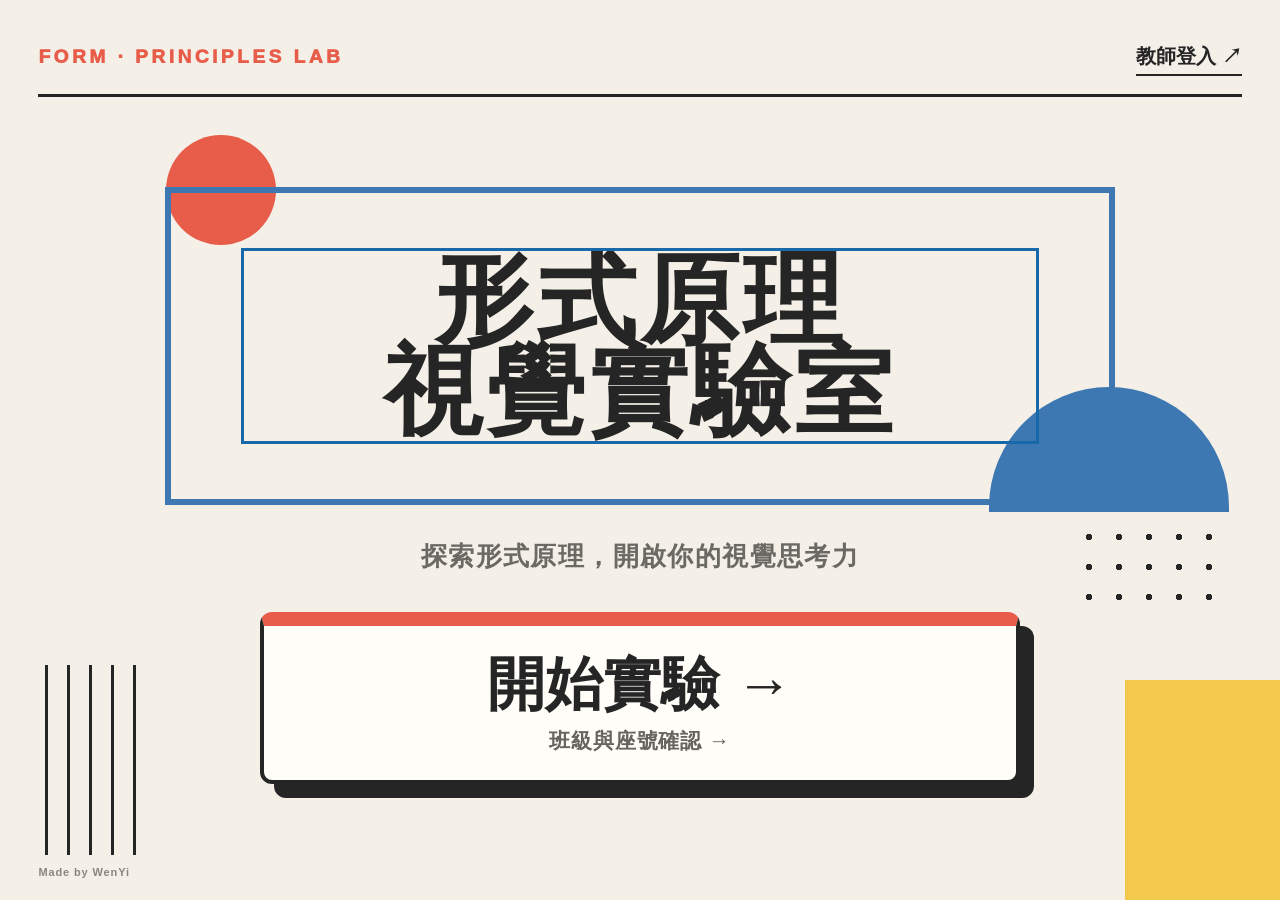
==== commit a9e30da3: "feat: 自由練習「對稱」三題改為蝴蝶、貓頭鷹、火箭 - ① 蝴蝶：選出位置與方向都鏡像的一隻（另兩隻：方向沒翻、位置不對） - ② 貓頭鷹：點右半邊找出沒鏡像的造形（右眼亮點跑到外側） - ③ 火" ====
--- a/index.html
+++ b/index.html
@@ -6,13 +6,13 @@
   <meta name="theme-color" content="#F4F0E8">
   <meta name="description" content="供七年級視覺藝術課使用的形式原理互動學習原型。">
   <title>形式原理視覺實驗室</title>
-  <link rel="stylesheet" href="styles.css?v=teacher-segments-1">
-  <link rel="stylesheet" href="phase6c.css?v=gate4c-principles-1">
+  <link rel="stylesheet" href="styles.css?v=sym-scenes-1">
+  <link rel="stylesheet" href="phase6c.css?v=gate4c-endfix-1">
   <link rel="stylesheet" href="post-final-a.css?v=post-final-a-templates">
   <link rel="stylesheet" href="classroom-control.css?v=classroom-control-1">
 </head>
 <body>
   <main id="app"></main>
-  <script type="module" src="app.js?v=gate4c-principles-1"></script>
+  <script type="module" src="app.js?v=gate4c-endfix-1"></script>
 </body>
 </html>
--- a/styles.css
+++ b/styles.css
@@ -284,3 +284,45 @@
 /* 10/22: free practice in three parts */
 .teacher-free-segment{display:grid;gap:6px;padding:6px 0;border-top:1px dashed var(--line)}.teacher-free-segment:first-of-type{border-top:0}.teacher-segment-toggle{justify-self:start;font-size:14px;color:var(--black);white-space:normal;text-align:left}.teacher-segment-toggle b{font-size:17px}.teacher-segment-seats{display:grid;gap:6px;padding:2px 0 6px}.teacher-segment-heading{margin:0;font-size:13px;font-weight:900;color:var(--text-secondary)}
 .teacher-progress-card .teacher-segment-toggle strong{font-size:16px;line-height:1.3;margin-right:4px}.teacher-progress-card .teacher-segment-toggle b{font-size:17px}
+.back-guard-notice{position:fixed;z-index:60;left:50%;top:76px;transform:translateX(-50%);max-width:calc(100vw - 32px);padding:12px 18px;border:2px solid var(--black);border-radius:10px;background:var(--yellow);box-shadow:4px 4px 0 var(--black);font-size:18px;font-weight:900;line-height:1.4;text-align:center}
+/* 10/22 自由練習觀察辨識：作品框在 iPad 上較窄，反覆的 6 個符號與比例的圖形跟著框寬縮小，不再超出作品框。 */
+.choice-art{container-type:inline-size}
+.choice-art .symbol-sequence{gap:min(12px,.8vw);gap:min(12px,2.5cqi)}
+.choice-art .review-symbol{width:min(54px,3.9vw);height:min(54px,3.9vw);font-size:min(48px,3.3vw);width:min(54px,13cqi);height:min(54px,13cqi);font-size:min(48px,11cqi)}
+.choice-art .proportion-composition{gap:min(13px,1vw);gap:min(13px,3cqi)}
+.choice-art .proportion-composition i{width:calc(var(--shape-n) * min(1px,.095vw));height:calc(var(--shape-n) * min(1px,.095vw));width:calc(var(--shape-n) * min(1px,.32cqi));height:calc(var(--shape-n) * min(1px,.32cqi))}
+/* 10/22 自由練習比例③：學生自己點選主角。 */
+.proportion-pick{position:relative;display:grid;place-items:center;min-width:56px;min-height:56px;padding:8px;border:2px dashed transparent;border-radius:12px;background:transparent;cursor:pointer;font:inherit}
+.proportion-pick:hover:not(:disabled){border-color:var(--line)}
+.proportion-pick.is-main{border-color:var(--black);background:rgba(242,201,76,.18)}
+.proportion-pick b{position:absolute;left:50%;top:100%;transform:translate(-50%,6px);white-space:nowrap;font-size:15px;font-weight:900;color:var(--black)}
+.proportion-pick:disabled{cursor:default;color:var(--black);opacity:1}
+.proportion-pick-first{flex-basis:100%;margin:0;text-align:center;font-weight:900;color:var(--red)}
+/* 10/22 教師端進度自動更新：連線狀態與最後更新時間。 */
+.teacher-live-status{display:flex;flex-wrap:wrap;align-items:center;gap:6px 16px;margin:-6px 0 14px;font-size:15px;font-weight:800;color:var(--text-secondary)}
+.teacher-live-badge.is-live{color:#2e7d4f}
+.teacher-live-badge.is-offline{color:var(--red)}
+/* 10/22 自由練習「對稱」三題：蝴蝶、貓頭鷹、火箭。 */
+.symmetry-scene{display:block;width:100%;height:100%;overflow:visible}
+.choice-dots .butterfly-scene{width:min(100%,300px);height:auto;aspect-ratio:300/260}
+.symmetry-scene-board{position:relative;min-height:320px}
+.symmetry-scene-board .symmetry-scene{position:absolute;inset:10px;width:calc(100% - 20px);height:calc(100% - 20px)}
+.symmetry-scene-board .symmetry-axis{z-index:2;pointer-events:none}
+.rocket-board .symmetry-axis{background:rgba(255,255,255,.4)}
+.rocket-scene{touch-action:none}
+.owl-part,.rocket-piece{cursor:pointer;outline:none}
+.owl-part.is-selected :is(circle,rect,polygon,path):not(.owl-tap){stroke:#e85d4a;stroke-width:6;paint-order:stroke}
+.rocket-piece.is-selected :is(polygon,rect){stroke:#f2c94c;stroke-width:5;stroke-dasharray:none}
+.butterfly-success .bf-wings{transform-box:view-box;transform-origin:150px 140px;animation:butterfly-flap .5s ease-in-out 2}
+@keyframes butterfly-flap{50%{transform:scaleX(.7)}}
+.owl-success{animation:owl-hop 1s cubic-bezier(.3,.7,.3,1) both}
+.owl-success .owl-part[data-element-id="owl-eye"] circle:not(.owl-tap):last-of-type{animation:owl-sparkle .9s ease both}
+@keyframes owl-hop{35%{transform:translateY(-16px)}60%{transform:translateY(0)}78%{transform:translateY(-6px)}}
+@keyframes owl-sparkle{0%{opacity:0}60%{opacity:1}}
+.rocket-success .rocket-ship{animation:rocket-lift 1.5s cubic-bezier(.3,.6,.3,1) both}
+.rocket-success .rocket-flame{transform-box:fill-box;transform-origin:50% 0;animation:rocket-flame .22s ease-in-out 7 alternate}
+.rocket-success .rocket-star{animation:rocket-twinkle .5s ease var(--delay) 3 alternate}
+@keyframes rocket-lift{0%{transform:translateY(0)}20%{transform:translate(-2px,2px)}30%{transform:translate(2px,0)}100%{transform:translateY(-28px)}}
+@keyframes rocket-flame{to{transform:scaleY(1.35)}}
+@keyframes rocket-twinkle{to{opacity:.2}}
+@media(prefers-reduced-motion:reduce){.butterfly-success .bf-wings,.owl-success,.owl-success *,.rocket-success .rocket-ship,.rocket-success .rocket-flame,.rocket-success .rocket-star{animation:none!important}}
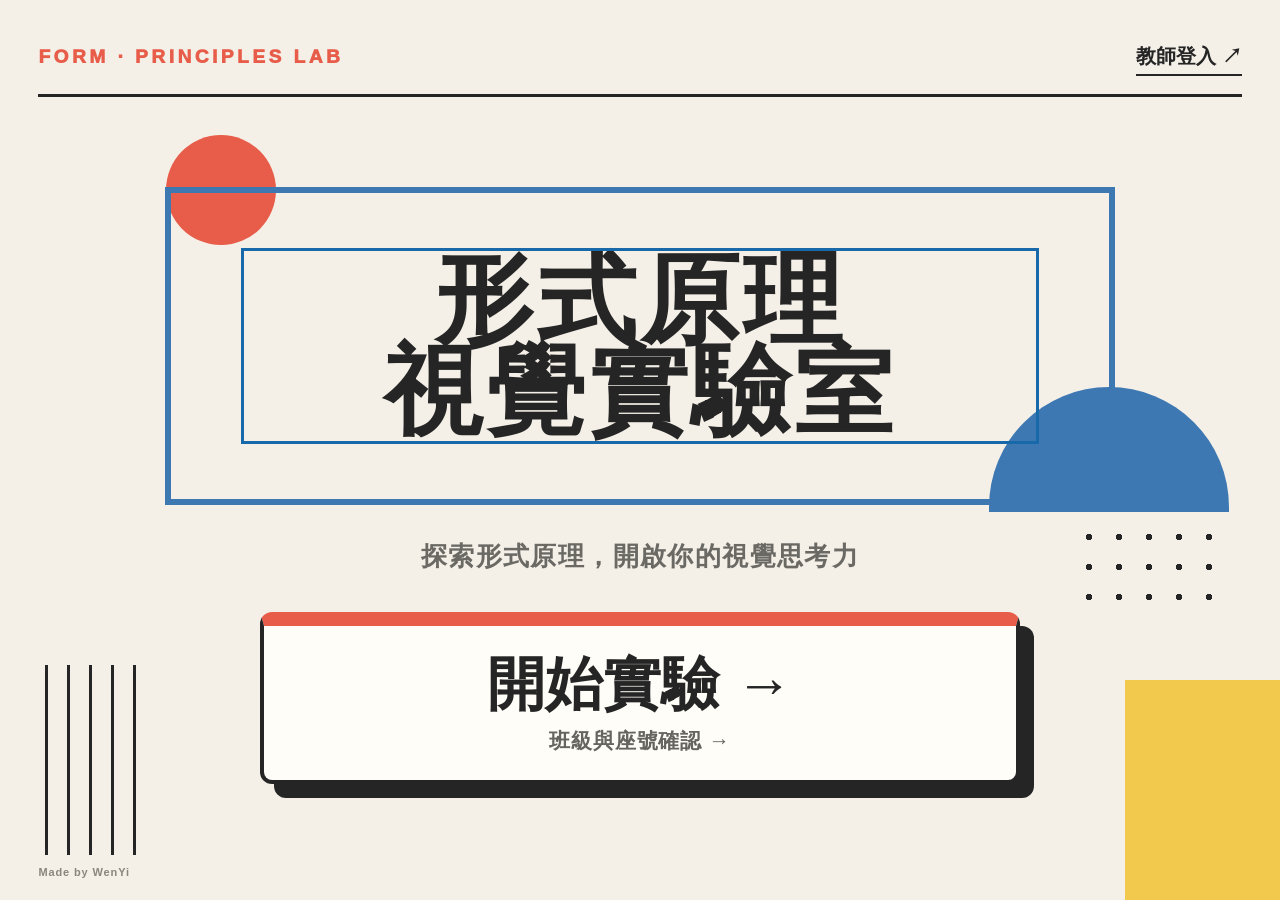
==== commit f18ab68d: "fix: 每次上線換入口檔版本號，iPad 一定載入新版程式 - 正式版與探索版入口頁都改用 app.js?v=release-1022b；探索版 styles.css 版本與正式版一致 - 新增測試" ====
--- a/index.html
+++ b/index.html
@@ -13,6 +13,6 @@
 </head>
 <body>
   <main id="app"></main>
-  <script type="module" src="app.js?v=gate4c-endfix-1"></script>
+  <script type="module" src="app.js?v=release-1022b"></script>
 </body>
 </html>
